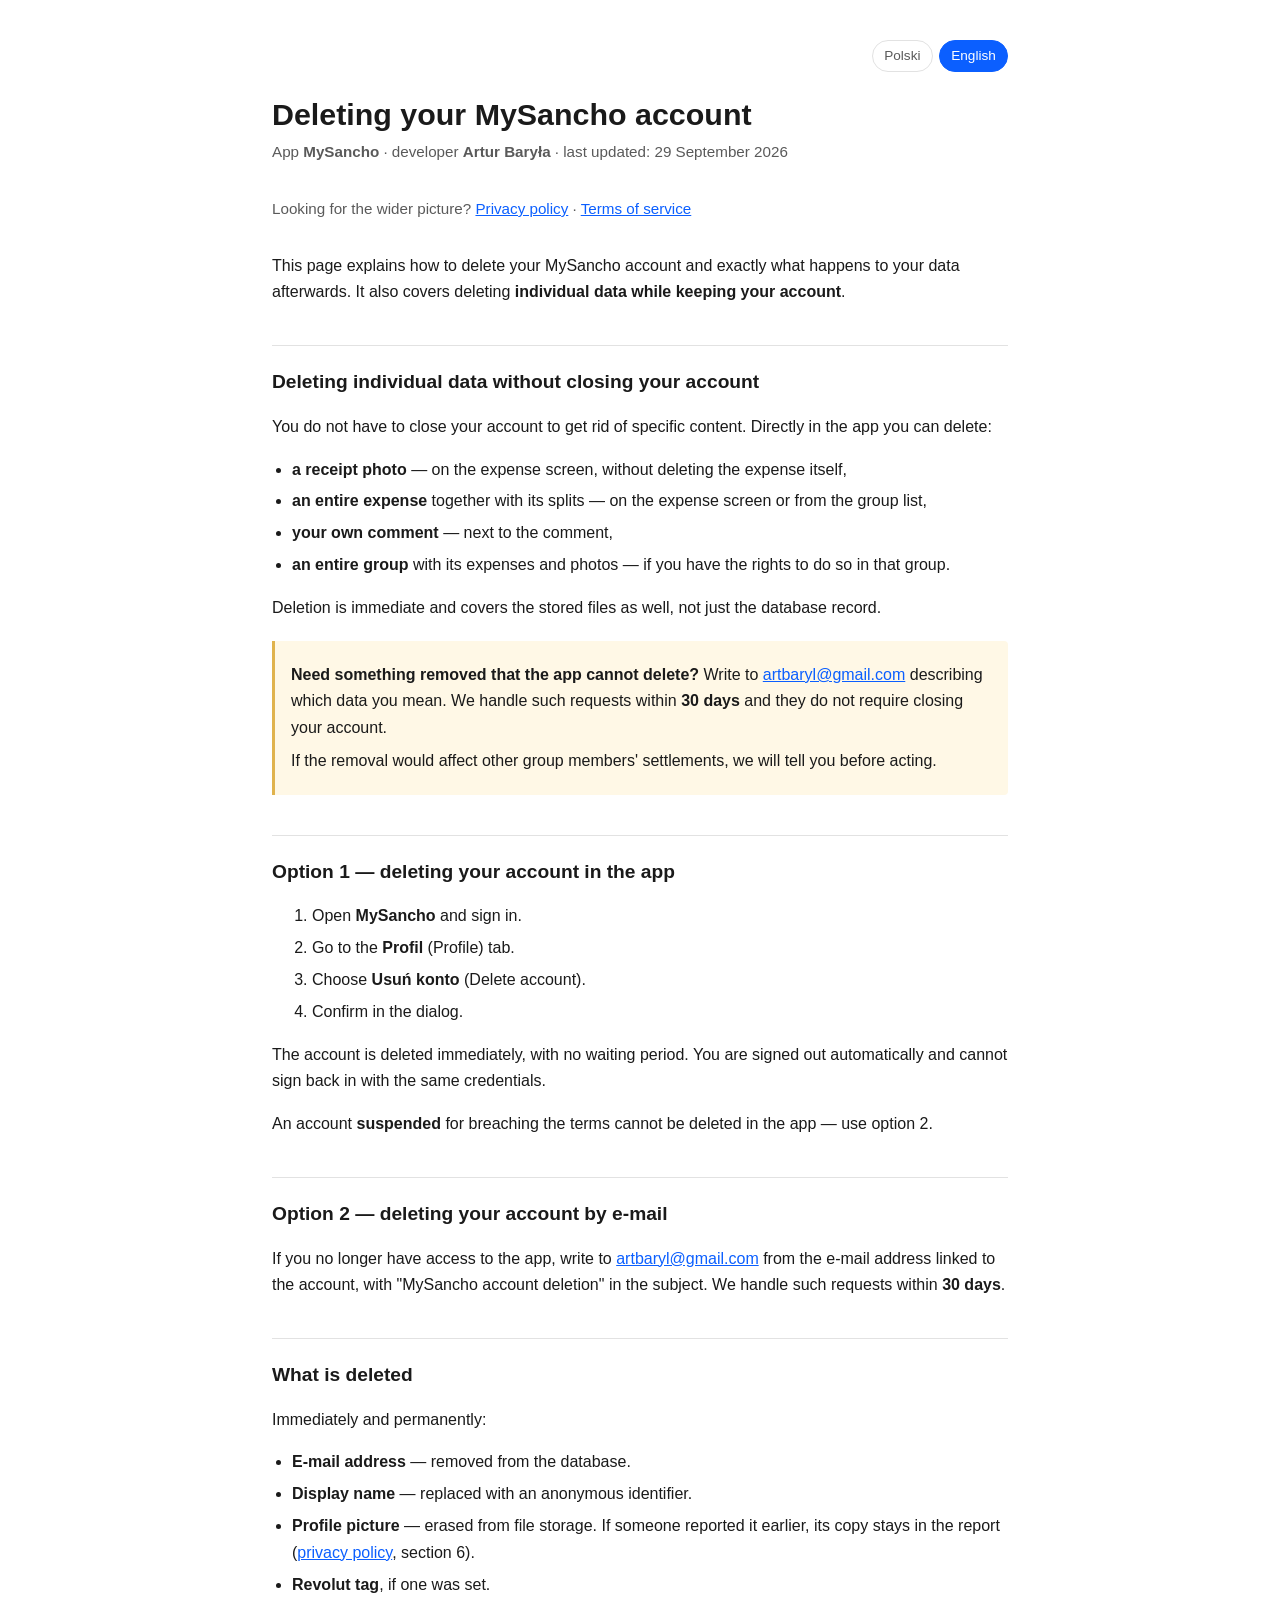
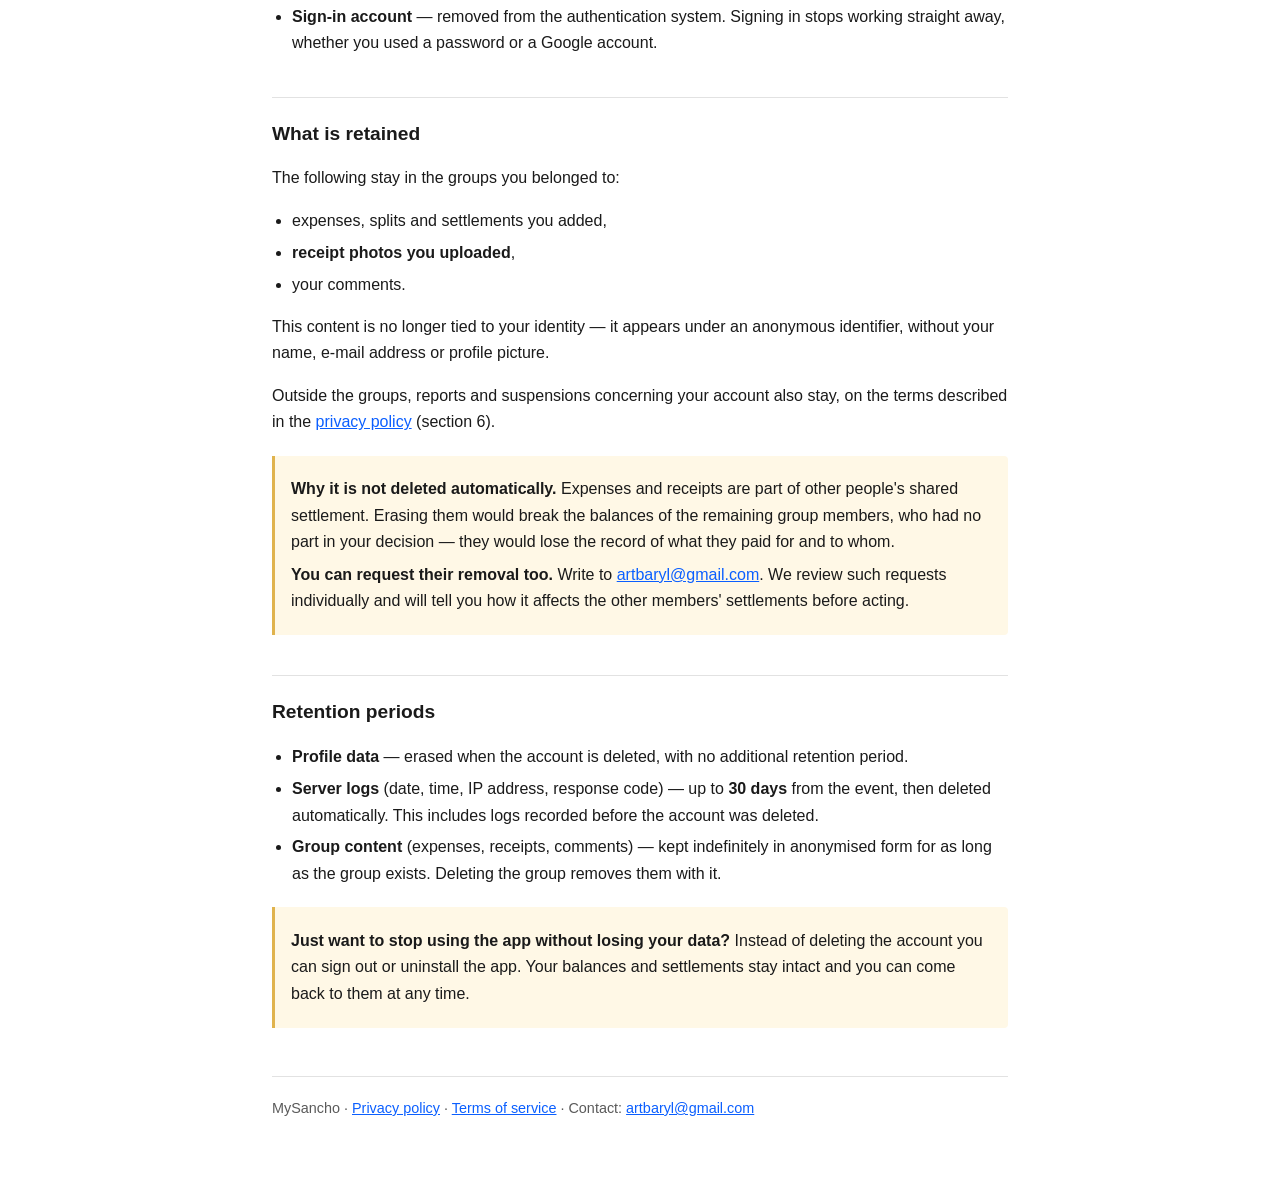
==== deletion-en.html @ 2404054f "docs: reporting, blocking and account suspension in the terms and privacy policy The app now lets pe" ====
<!doctype html>
<html lang="en">
<head>
<meta charset="utf-8">
<meta name="viewport" content="width=device-width, initial-scale=1">
<title>Account deletion — MySancho</title>
<link rel="alternate" hreflang="pl" href="https://arturbaryla.github.io/mysancho-legal/deletion.html">
<link rel="alternate" hreflang="en" href="https://arturbaryla.github.io/mysancho-legal/deletion-en.html">
<link rel="stylesheet" href="style.css">
</head>
<body>
<main>

<nav class="langbar" aria-label="Language selection">
  <a href="deletion.html" hreflang="pl">Polski</a>
  <a href="deletion-en.html" aria-current="page">English</a>
</nav>

<h1>Deleting your MySancho account</h1>
<p class="sub">App <strong>MySancho</strong> · developer <strong>Artur Baryła</strong> · last updated: 29 September 2026</p>
<p class="docnav">Looking for the wider picture? <a href="privacy-en.html">Privacy policy</a> · <a href="terms-en.html">Terms of service</a></p>

<p>This page explains how to delete your MySancho account and exactly what happens to your data
afterwards. It also covers deleting <strong>individual data while keeping your account</strong>.</p>

<h2>Deleting individual data without closing your account</h2>

<p>You do not have to close your account to get rid of specific content. Directly in the app you
can delete:</p>

<ul>
  <li><strong>a receipt photo</strong> — on the expense screen, without deleting the expense itself,</li>
  <li><strong>an entire expense</strong> together with its splits — on the expense screen or from
  the group list,</li>
  <li><strong>your own comment</strong> — next to the comment,</li>
  <li><strong>an entire group</strong> with its expenses and photos — if you have the rights to do
  so in that group.</li>
</ul>

<p>Deletion is immediate and covers the stored files as well, not just the database record.</p>

<div class="note">
  <p><strong>Need something removed that the app cannot delete?</strong> Write to
  <a href="mailto:artbaryl@gmail.com">artbaryl@gmail.com</a> describing which data you mean. We
  handle such requests within <strong>30 days</strong> and they do not require closing your
  account.</p>
  <p>If the removal would affect other group members' settlements, we will tell you before acting.</p>
</div>

<h2>Option 1 — deleting your account in the app</h2>

<ol>
  <li>Open <strong>MySancho</strong> and sign in.</li>
  <li>Go to the <strong>Profil</strong> (Profile) tab.</li>
  <li>Choose <strong>Usuń konto</strong> (Delete account).</li>
  <li>Confirm in the dialog.</li>
</ol>

<p>The account is deleted immediately, with no waiting period. You are signed out automatically and
cannot sign back in with the same credentials.</p>

<p>An account <strong>suspended</strong> for breaching the terms cannot be deleted in the app —
use option 2.</p>

<h2>Option 2 — deleting your account by e-mail</h2>

<p>If you no longer have access to the app, write to
<a href="mailto:artbaryl@gmail.com">artbaryl@gmail.com</a> from the e-mail address linked to the
account, with "MySancho account deletion" in the subject. We handle such requests within
<strong>30 days</strong>.</p>

<h2>What is deleted</h2>

<p>Immediately and permanently:</p>
<ul>
  <li><strong>E-mail address</strong> — removed from the database.</li>
  <li><strong>Display name</strong> — replaced with an anonymous identifier.</li>
  <li><strong>Profile picture</strong> — erased from file storage. If someone reported it earlier,
  its copy stays in the report (<a href="privacy-en.html">privacy policy</a>, section 6).</li>
  <li><strong>Revolut tag</strong>, if one was set.</li>
  <li><strong>Sign-in account</strong> — removed from the authentication system. Signing in stops
  working straight away, whether you used a password or a Google account.</li>
</ul>

<h2>What is retained</h2>

<p>The following stay in the groups you belonged to:</p>
<ul>
  <li>expenses, splits and settlements you added,</li>
  <li><strong>receipt photos you uploaded</strong>,</li>
  <li>your comments.</li>
</ul>

<p>This content is no longer tied to your identity — it appears under an anonymous identifier,
without your name, e-mail address or profile picture.</p>

<p>Outside the groups, reports and suspensions concerning your account also stay, on the terms
described in the <a href="privacy-en.html">privacy policy</a> (section 6).</p>

<div class="note">
  <p><strong>Why it is not deleted automatically.</strong> Expenses and receipts are part of other
  people's shared settlement. Erasing them would break the balances of the remaining group members,
  who had no part in your decision — they would lose the record of what they paid for and to whom.</p>
  <p><strong>You can request their removal too.</strong> Write to
  <a href="mailto:artbaryl@gmail.com">artbaryl@gmail.com</a>. We review such requests individually
  and will tell you how it affects the other members' settlements before acting.</p>
</div>

<h2>Retention periods</h2>

<ul>
  <li><strong>Profile data</strong> — erased when the account is deleted, with no additional
  retention period.</li>
  <li><strong>Server logs</strong> (date, time, IP address, response code) — up to
  <strong>30 days</strong> from the event, then deleted automatically. This includes logs recorded
  before the account was deleted.</li>
  <li><strong>Group content</strong> (expenses, receipts, comments) — kept indefinitely in
  anonymised form for as long as the group exists. Deleting the group removes them with it.</li>
</ul>

<div class="note">
  <p><strong>Just want to stop using the app without losing your data?</strong> Instead of deleting
  the account you can sign out or uninstall the app. Your balances and settlements stay intact and
  you can come back to them at any time.</p>
</div>

<footer>
  MySancho · <a href="privacy-en.html">Privacy policy</a> · <a href="terms-en.html">Terms of service</a> ·
  Contact: <a href="mailto:artbaryl@gmail.com">artbaryl@gmail.com</a>
</footer>

</main>
</body>
</html>
---- style.css ----
/* Wspólne style dokumentów prawnych MySancho.
   Wyciągnięte z index.html, gdy dokumentów zrobiło się cztery (PL/EN × polityka/regulamin) —
   utrzymywanie czterech kopii tych samych reguł kończy się rozjazdem wyglądu. */

:root {
  --bg: #ffffff; --fg: #1a1a1a; --muted: #5a5a5a;
  --line: #e2e2e2; --accent: #0b5fff; --warn-bg: #fff8e6; --warn-line: #e0b34d;
}
@media (prefers-color-scheme: dark) {
  :root {
    --bg: #14161a; --fg: #e8e8e8; --muted: #a0a4ab;
    --line: #2c3037; --accent: #6fa0ff; --warn-bg: #2b2413; --warn-line: #7a6220;
  }
}
* { box-sizing: border-box; }
body {
  margin: 0; padding: 2.5rem 1.25rem 5rem;
  background: var(--bg); color: var(--fg);
  font: 16px/1.65 -apple-system, BlinkMacSystemFont, "Segoe UI", Roboto, Helvetica, Arial, sans-serif;
}
main { max-width: 46rem; margin: 0 auto; }
h1 { font-size: 1.9rem; line-height: 1.2; margin: 0 0 .35rem; }
h2 { font-size: 1.2rem; margin: 2.5rem 0 .75rem; padding-top: 1.25rem; border-top: 1px solid var(--line); }
h3 { font-size: 1rem; margin: 1.5rem 0 .5rem; }
.sub { color: var(--muted); margin: 0 0 2rem; font-size: .95rem; }
ul { padding-left: 1.25rem; }
li { margin: .35rem 0; }
a { color: var(--accent); }
code { background: rgba(128,128,128,.15); padding: .1em .35em; border-radius: 3px; font-size: .9em; }
.table-wrap { overflow-x: auto; margin: 1rem 0; }
table { border-collapse: collapse; width: 100%; min-width: 34rem; font-size: .94rem; }
th, td { text-align: left; padding: .6rem .7rem; border-bottom: 1px solid var(--line); vertical-align: top; }
th { font-weight: 600; }
.note {
  background: var(--warn-bg); border-left: 3px solid var(--warn-line);
  padding: .9rem 1rem; margin: 1.25rem 0; border-radius: 0 4px 4px 0;
}
.note p { margin: .4rem 0; }
footer { margin-top: 3rem; padding-top: 1.25rem; border-top: 1px solid var(--line); color: var(--muted); font-size: .9rem; }

/* Przełącznik języka — para pigułek w prawym górnym rogu. Aktywny język jest
   oznaczony aria-current, żeby czytnik ekranu też wiedział, gdzie jesteśmy. */
.langbar {
  display: flex; gap: .4rem; justify-content: flex-end;
  margin: 0 0 1.5rem; font-size: .85rem;
}
.langbar a {
  padding: .25rem .7rem; border: 1px solid var(--line);
  border-radius: 999px; text-decoration: none; color: var(--muted);
}
.langbar a[aria-current="page"] {
  background: var(--accent); border-color: var(--accent); color: #fff;
}

/* Odnośnik do drugiego dokumentu w tym samym języku. */
.docnav { margin: 0 0 2rem; font-size: .95rem; color: var(--muted); }
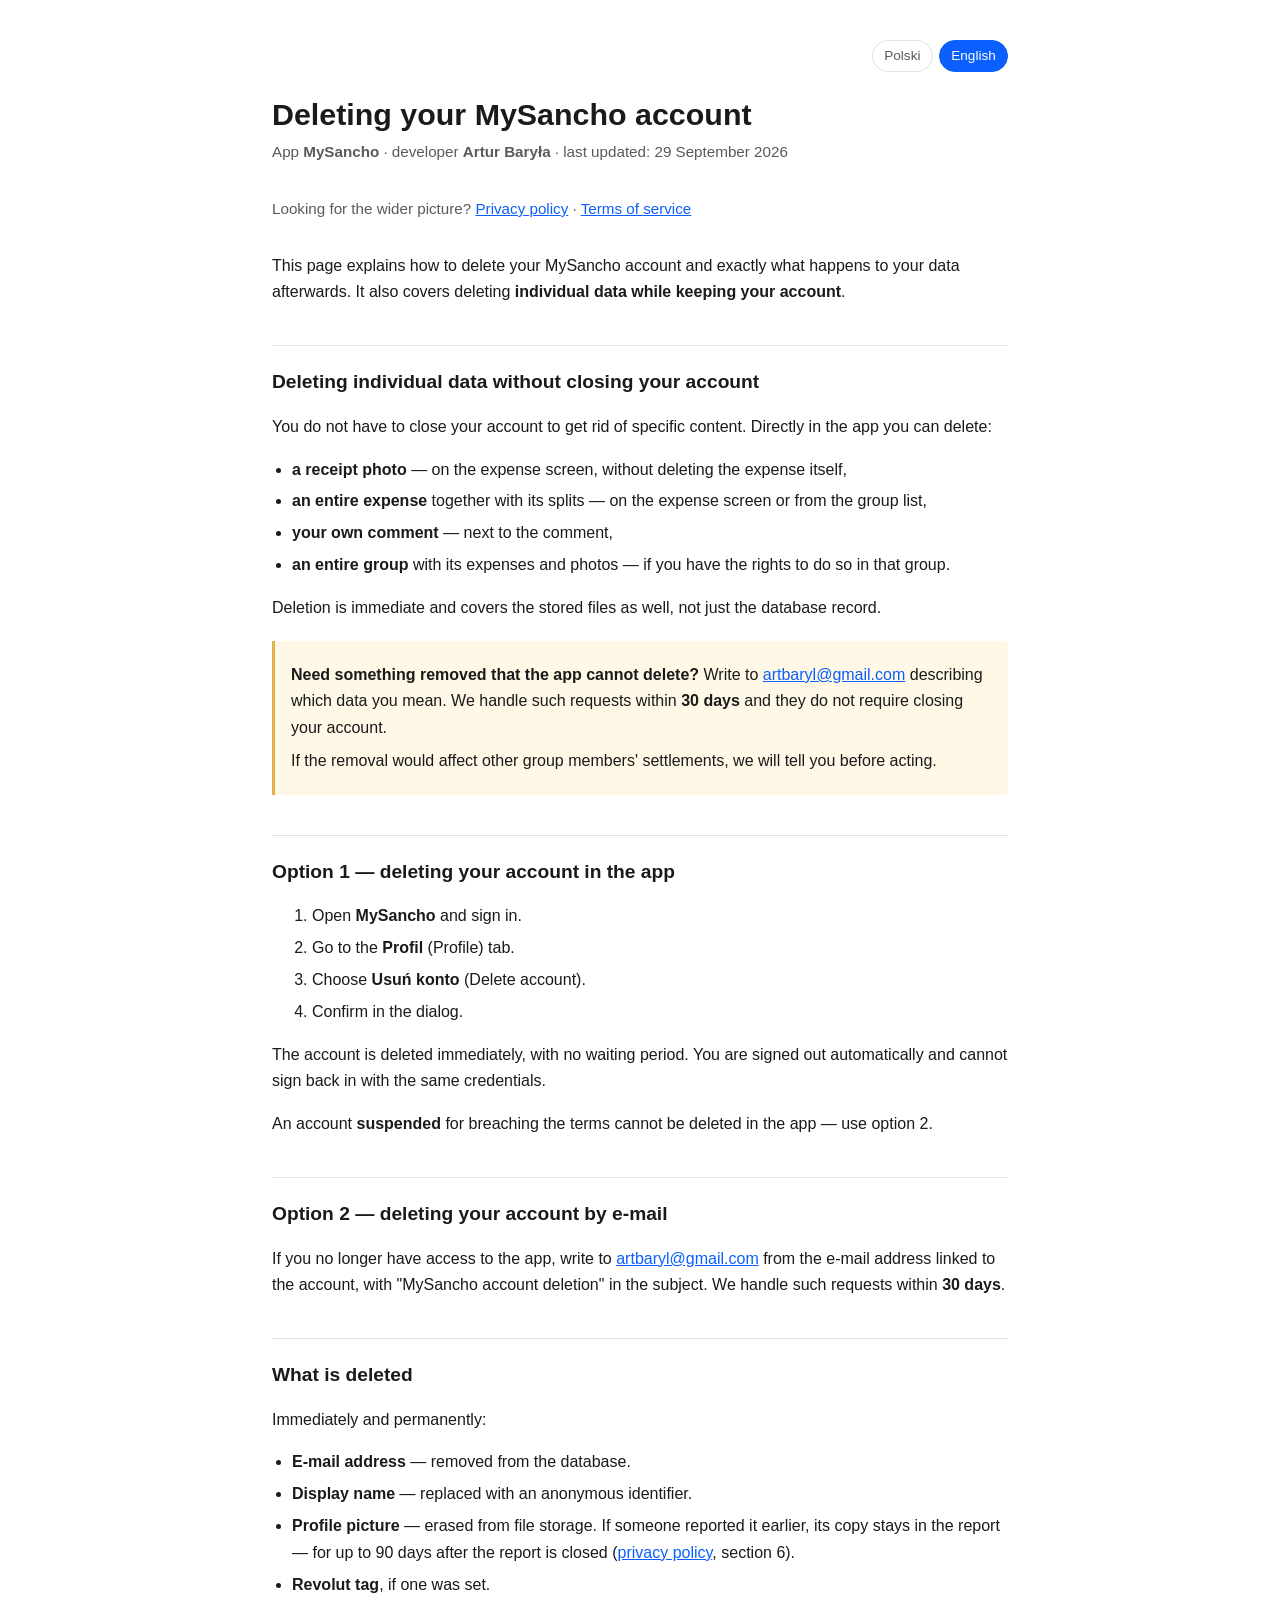
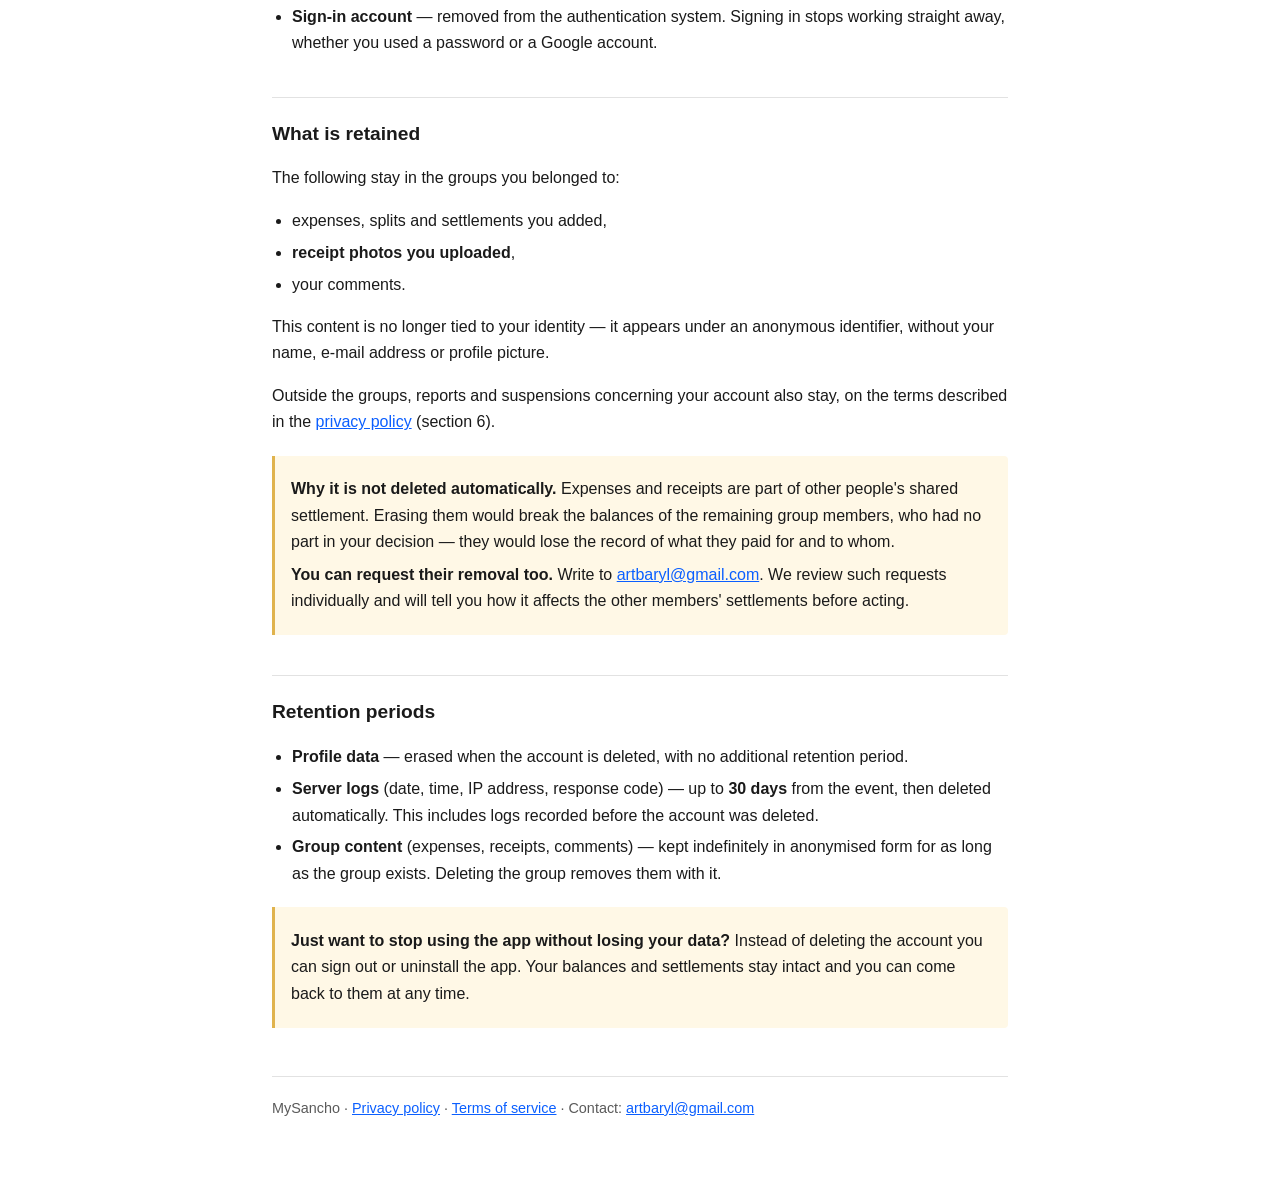
==== commit 97f1df48: "docs: reports are deleted 90 days after they close; avatars copied only when relevant The privacy po" ====
--- a/deletion-en.html
+++ b/deletion-en.html
@@ -76,7 +76,8 @@
   <li><strong>E-mail address</strong> — removed from the database.</li>
   <li><strong>Display name</strong> — replaced with an anonymous identifier.</li>
   <li><strong>Profile picture</strong> — erased from file storage. If someone reported it earlier,
-  its copy stays in the report (<a href="privacy-en.html">privacy policy</a>, section 6).</li>
+  its copy stays in the report — for up to 90 days after the report is closed
+  (<a href="privacy-en.html">privacy policy</a>, section 6).</li>
   <li><strong>Revolut tag</strong>, if one was set.</li>
   <li><strong>Sign-in account</strong> — removed from the authentication system. Signing in stops
   working straight away, whether you used a password or a Google account.</li>
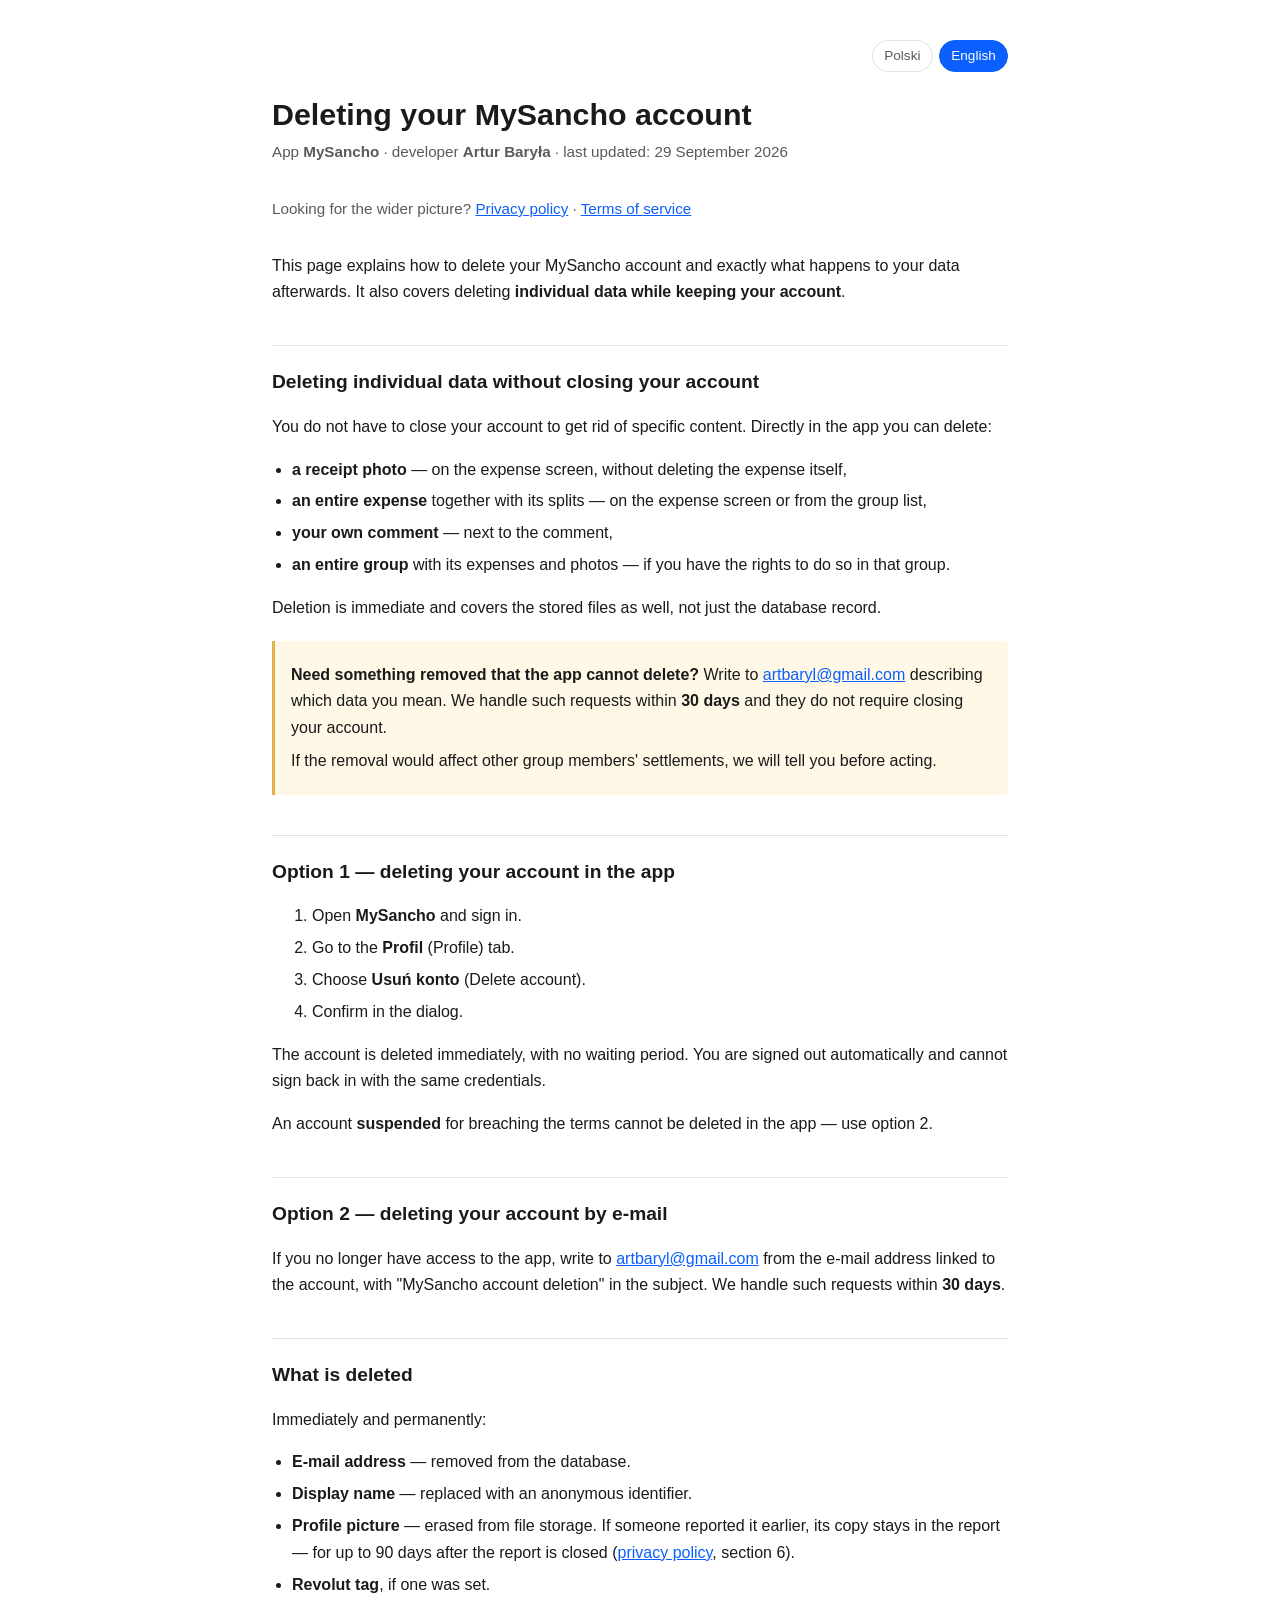
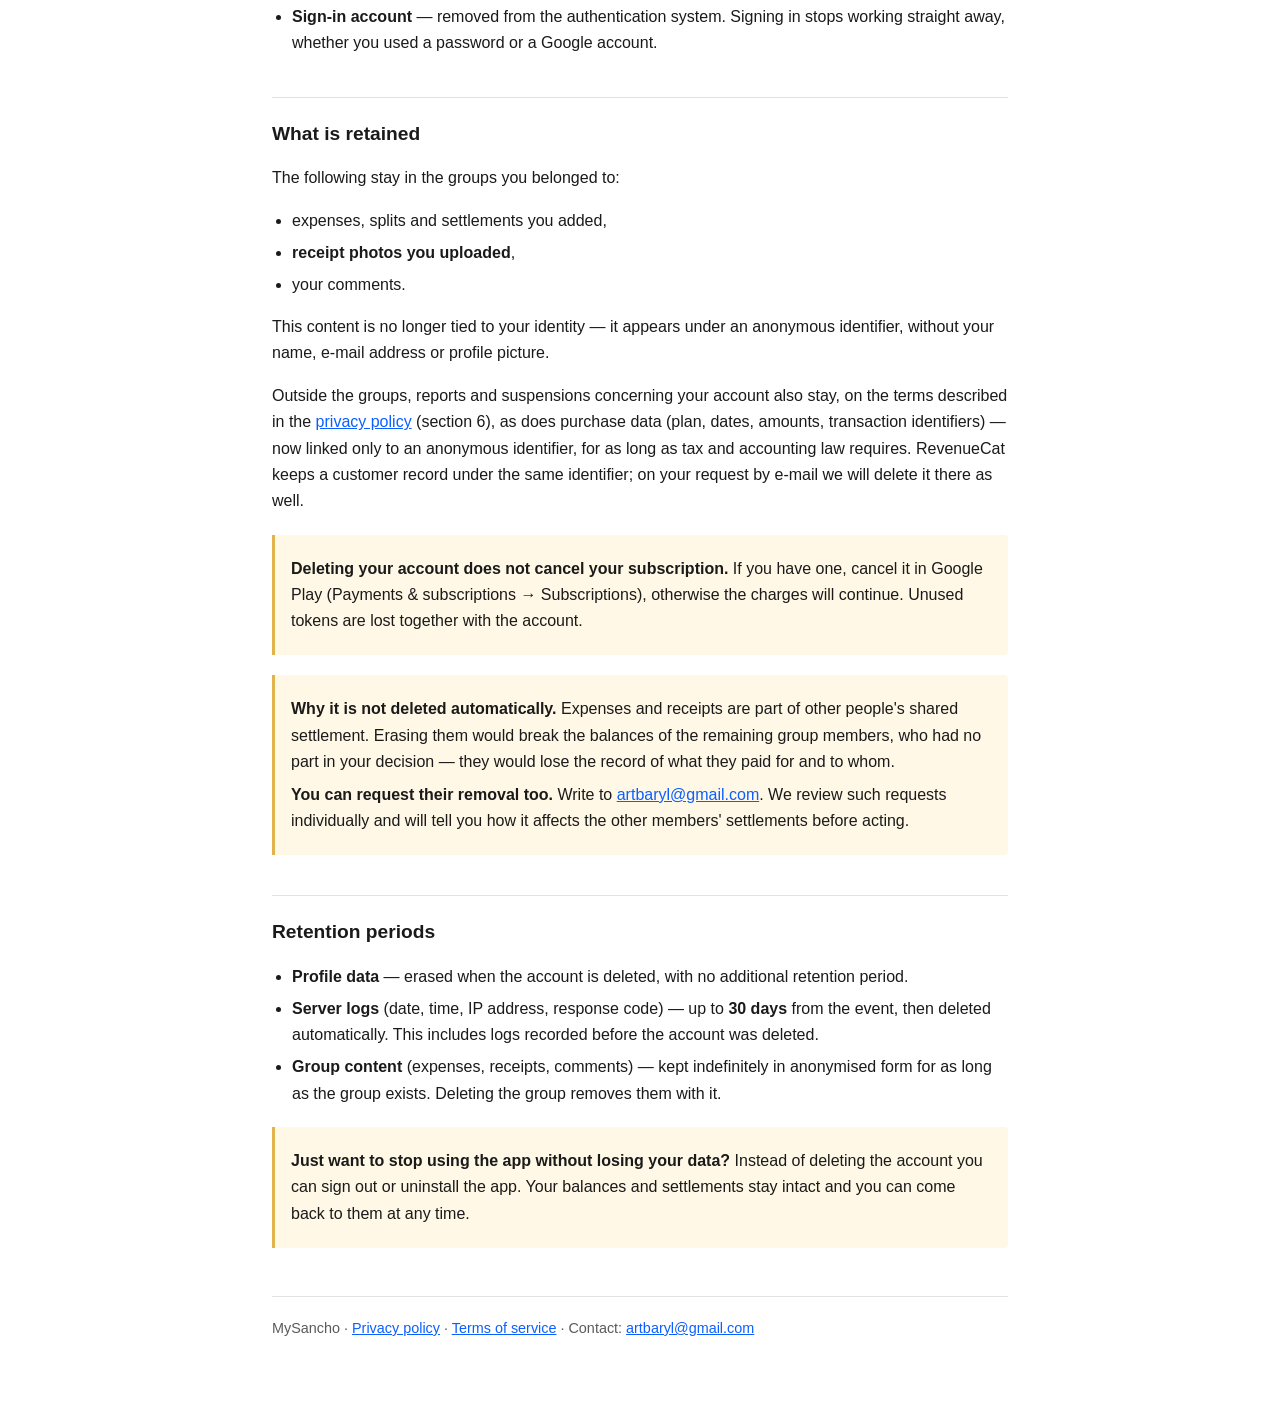
==== commit de2e8ecd: "docs: subscriptions and token top-ups in the terms, privacy policy and deletion pages Terms: paid pl" ====
--- a/deletion-en.html
+++ b/deletion-en.html
@@ -96,7 +96,16 @@
 without your name, e-mail address or profile picture.</p>
 
 <p>Outside the groups, reports and suspensions concerning your account also stay, on the terms
-described in the <a href="privacy-en.html">privacy policy</a> (section 6).</p>
+described in the <a href="privacy-en.html">privacy policy</a> (section 6), as does purchase data
+(plan, dates, amounts, transaction identifiers) — now linked only to an anonymous identifier, for
+as long as tax and accounting law requires. RevenueCat keeps a customer record under the same
+identifier; on your request by e-mail we will delete it there as well.</p>
+
+<div class="note">
+  <p><strong>Deleting your account does not cancel your subscription.</strong> If you have one,
+  cancel it in Google Play (Payments &amp; subscriptions → Subscriptions), otherwise the charges will
+  continue. Unused tokens are lost together with the account.</p>
+</div>
 
 <div class="note">
   <p><strong>Why it is not deleted automatically.</strong> Expenses and receipts are part of other
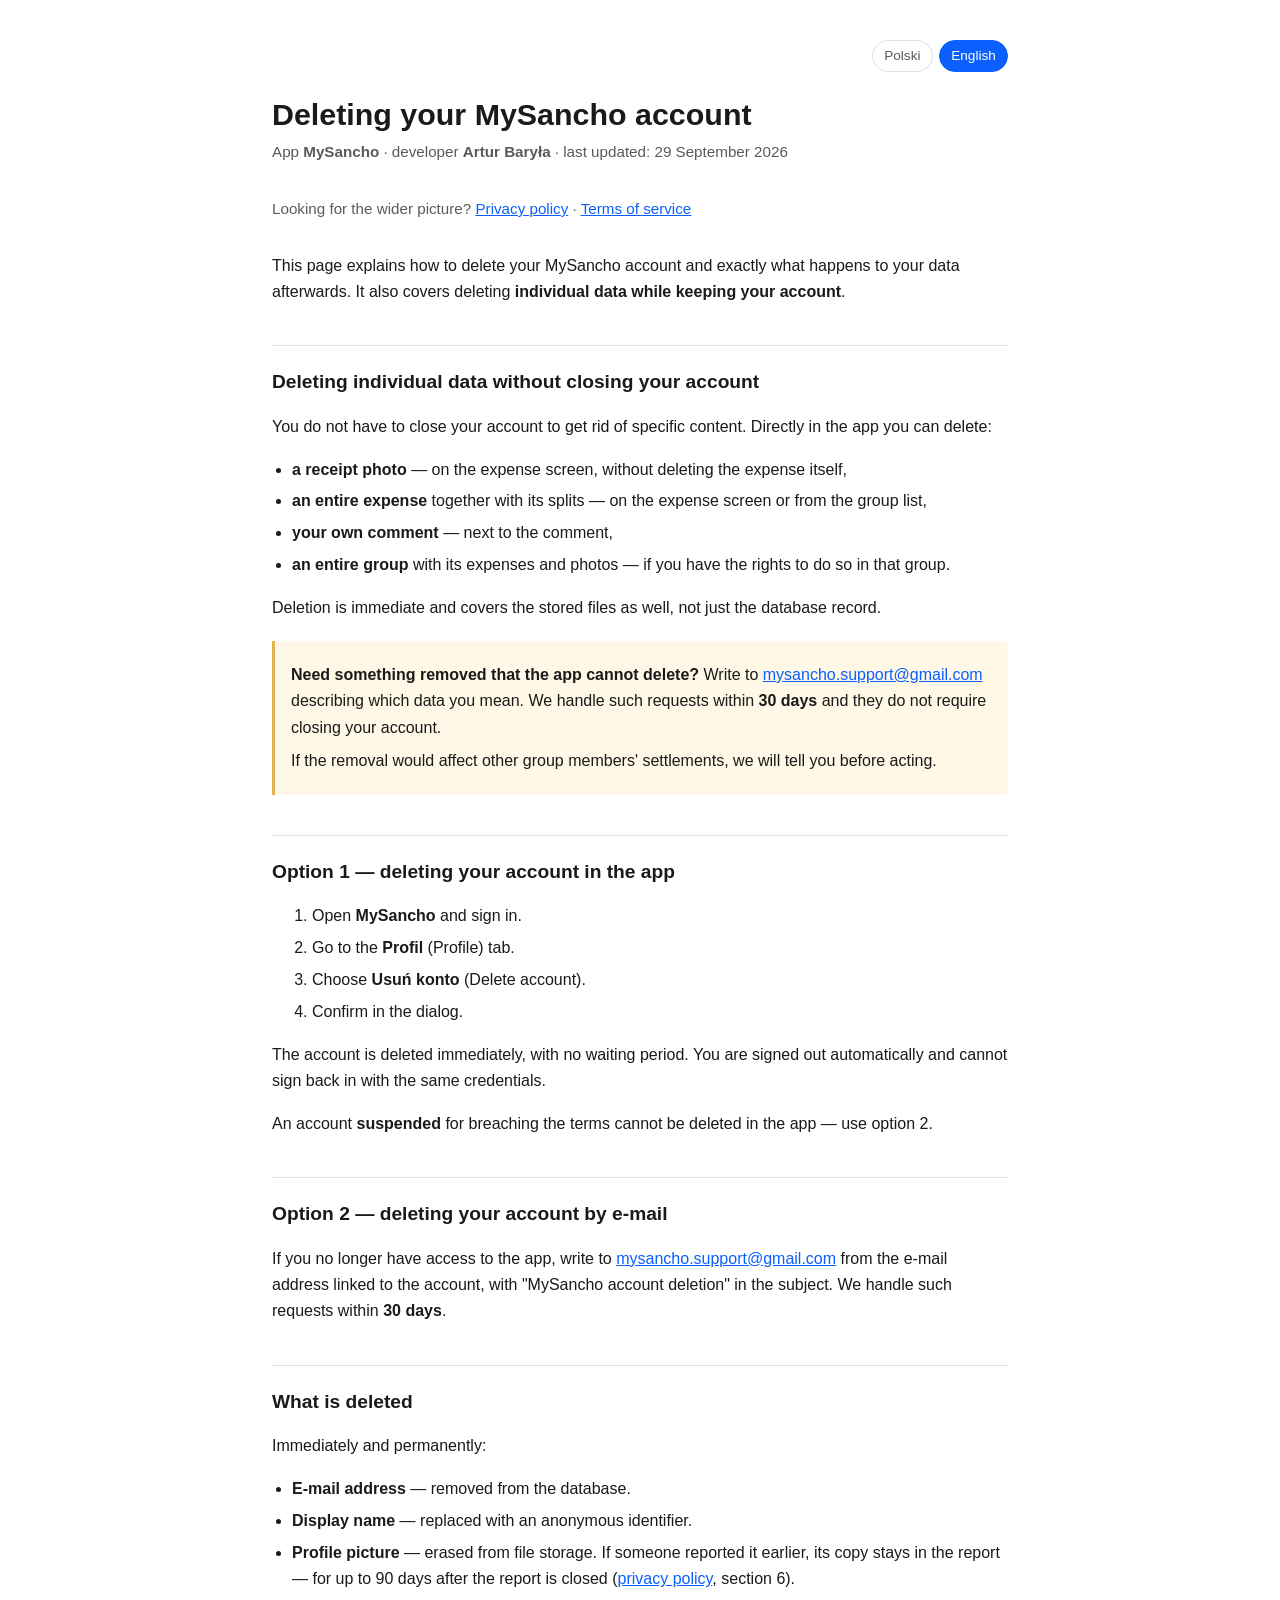
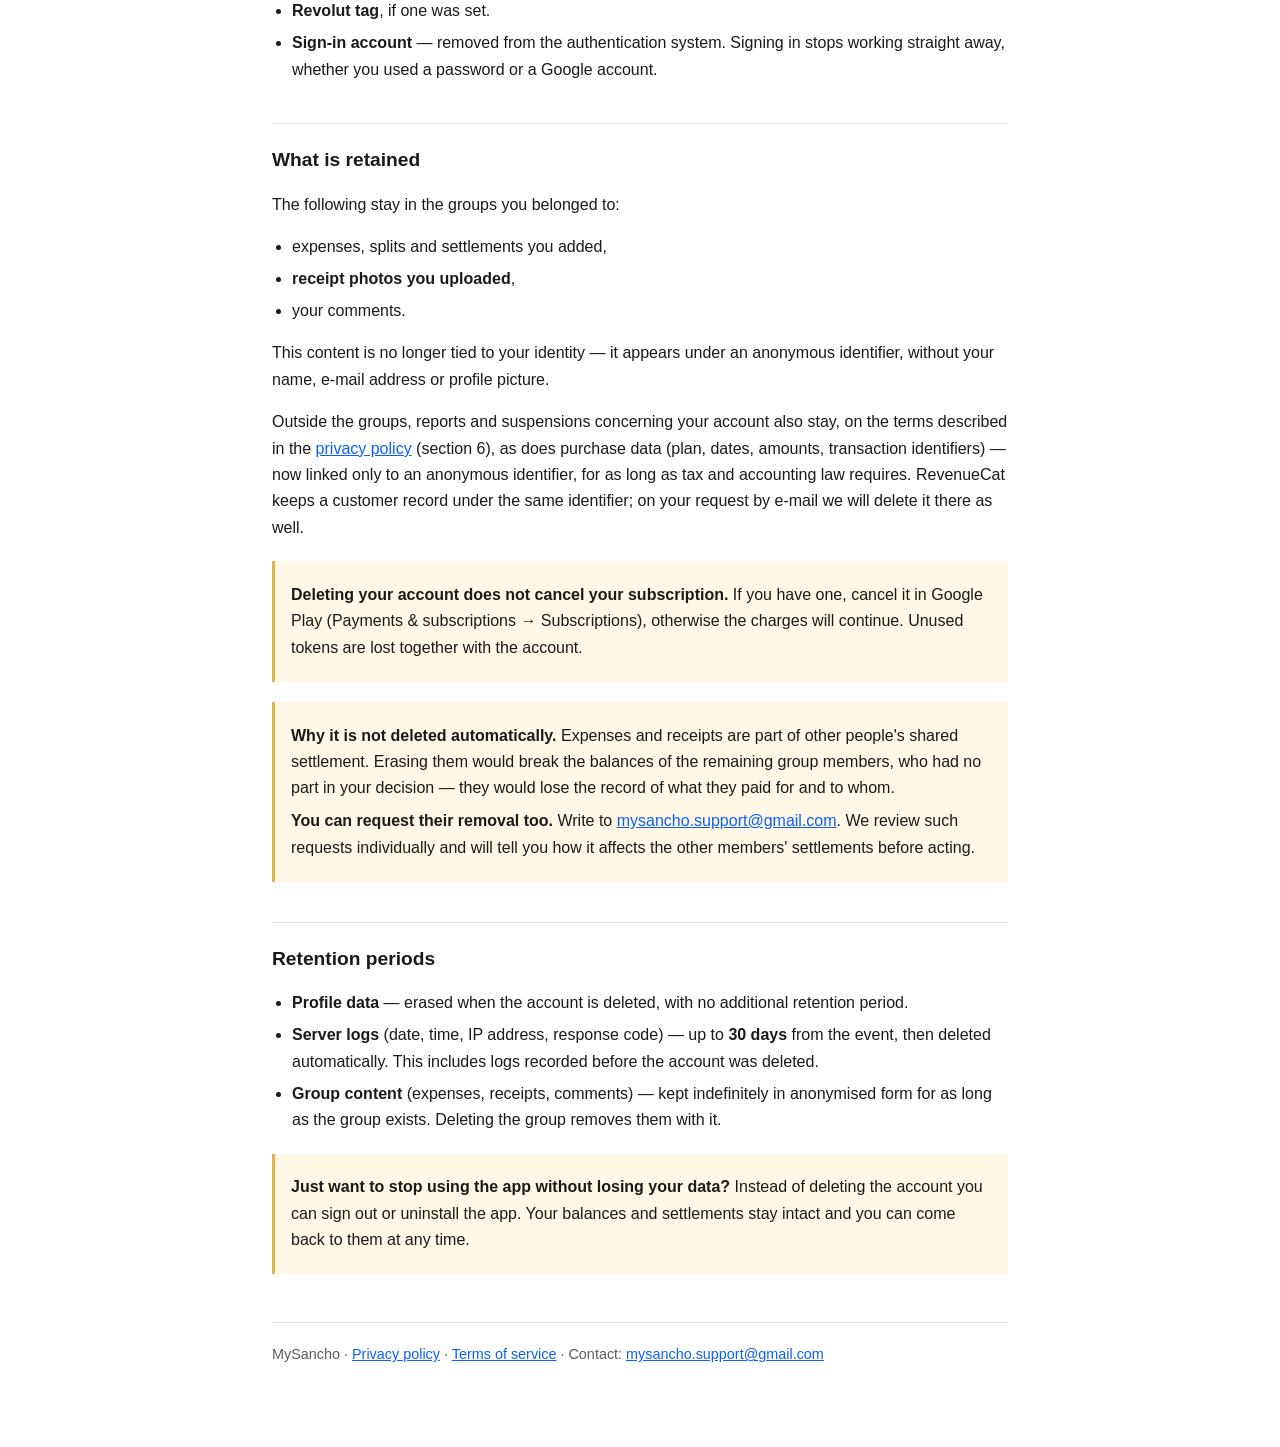
==== commit 2223f439: "docs: contact address is now mysancho.support@gmail.com in every document Co-Authored-By: Claude Son" ====
--- a/deletion-en.html
+++ b/deletion-en.html
@@ -41,7 +41,7 @@
 
 <div class="note">
   <p><strong>Need something removed that the app cannot delete?</strong> Write to
-  <a href="mailto:artbaryl@gmail.com">artbaryl@gmail.com</a> describing which data you mean. We
+  <a href="mailto:mysancho.support@gmail.com">mysancho.support@gmail.com</a> describing which data you mean. We
   handle such requests within <strong>30 days</strong> and they do not require closing your
   account.</p>
   <p>If the removal would affect other group members' settlements, we will tell you before acting.</p>
@@ -65,7 +65,7 @@
 <h2>Option 2 — deleting your account by e-mail</h2>
 
 <p>If you no longer have access to the app, write to
-<a href="mailto:artbaryl@gmail.com">artbaryl@gmail.com</a> from the e-mail address linked to the
+<a href="mailto:mysancho.support@gmail.com">mysancho.support@gmail.com</a> from the e-mail address linked to the
 account, with "MySancho account deletion" in the subject. We handle such requests within
 <strong>30 days</strong>.</p>
 
@@ -112,7 +112,7 @@
   people's shared settlement. Erasing them would break the balances of the remaining group members,
   who had no part in your decision — they would lose the record of what they paid for and to whom.</p>
   <p><strong>You can request their removal too.</strong> Write to
-  <a href="mailto:artbaryl@gmail.com">artbaryl@gmail.com</a>. We review such requests individually
+  <a href="mailto:mysancho.support@gmail.com">mysancho.support@gmail.com</a>. We review such requests individually
   and will tell you how it affects the other members' settlements before acting.</p>
 </div>
 
@@ -136,7 +136,7 @@
 
 <footer>
   MySancho · <a href="privacy-en.html">Privacy policy</a> · <a href="terms-en.html">Terms of service</a> ·
-  Contact: <a href="mailto:artbaryl@gmail.com">artbaryl@gmail.com</a>
+  Contact: <a href="mailto:mysancho.support@gmail.com">mysancho.support@gmail.com</a>
 </footer>
 
 </main>
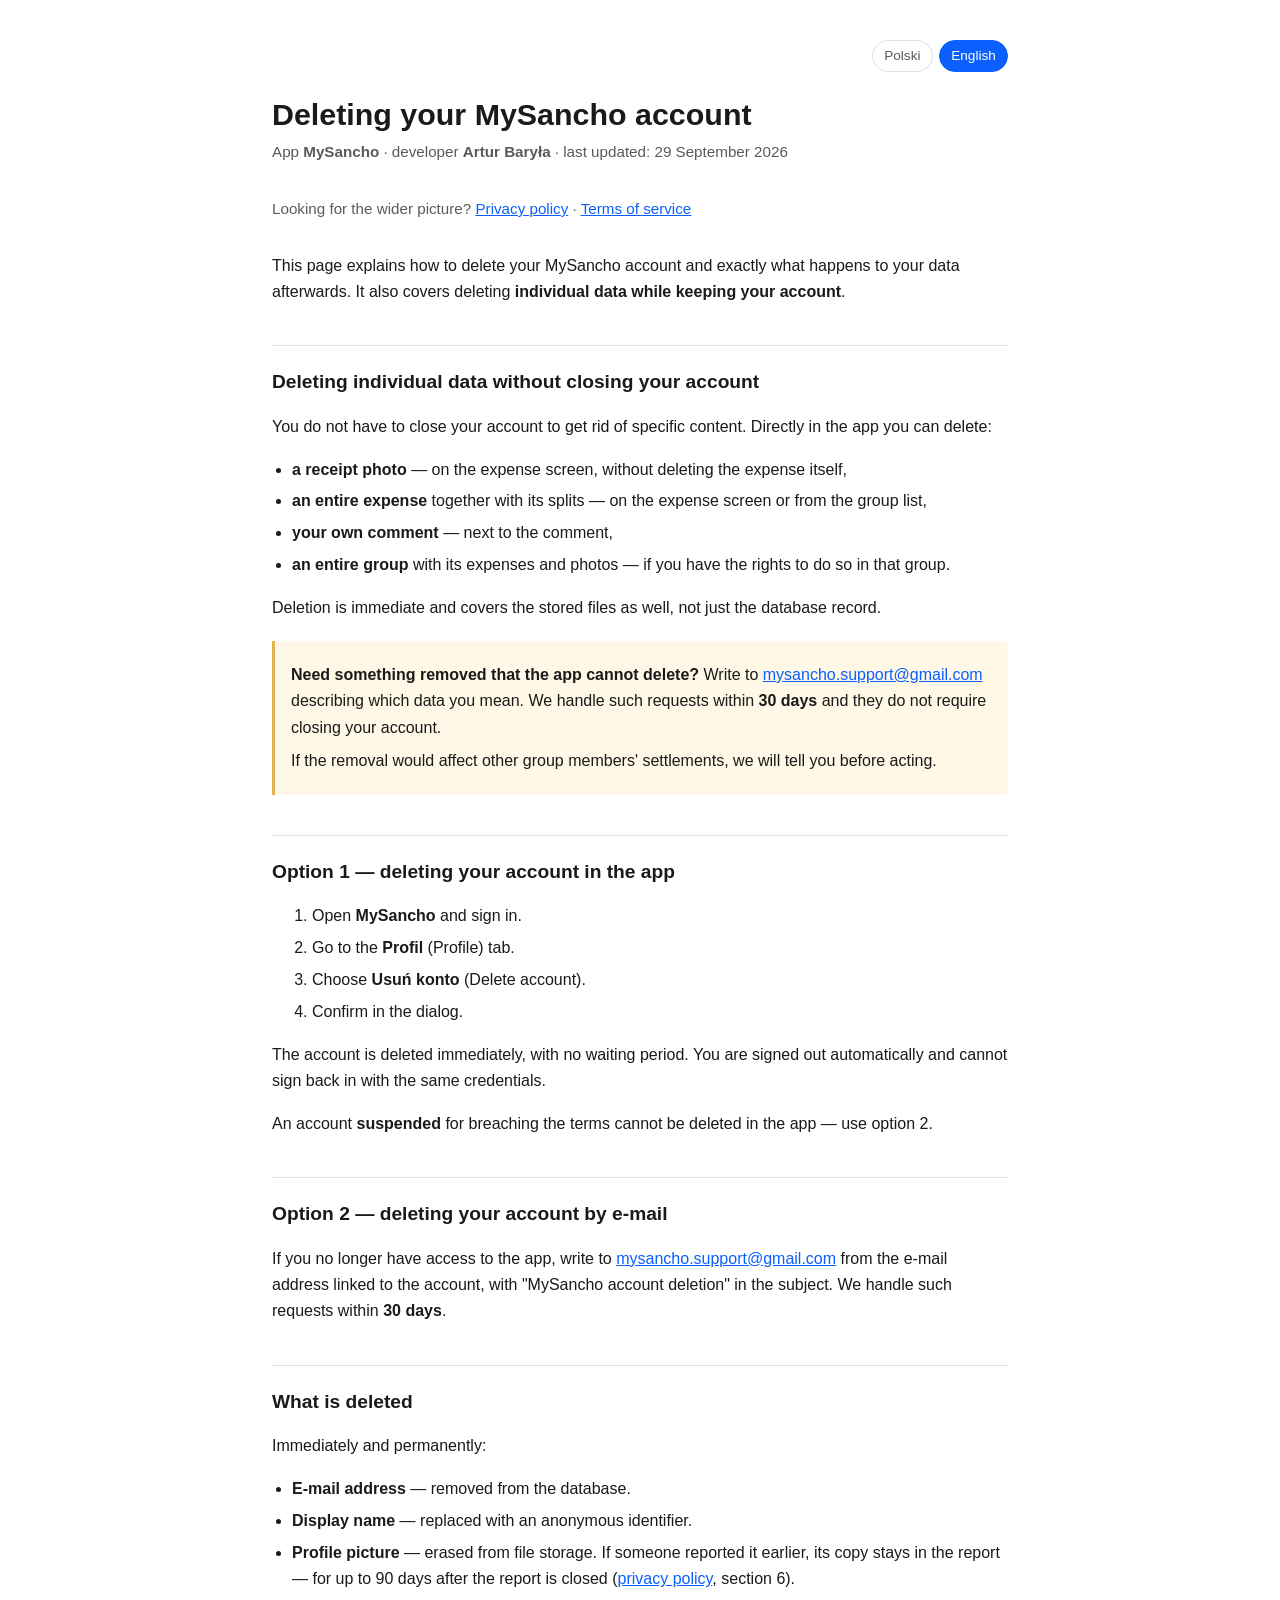
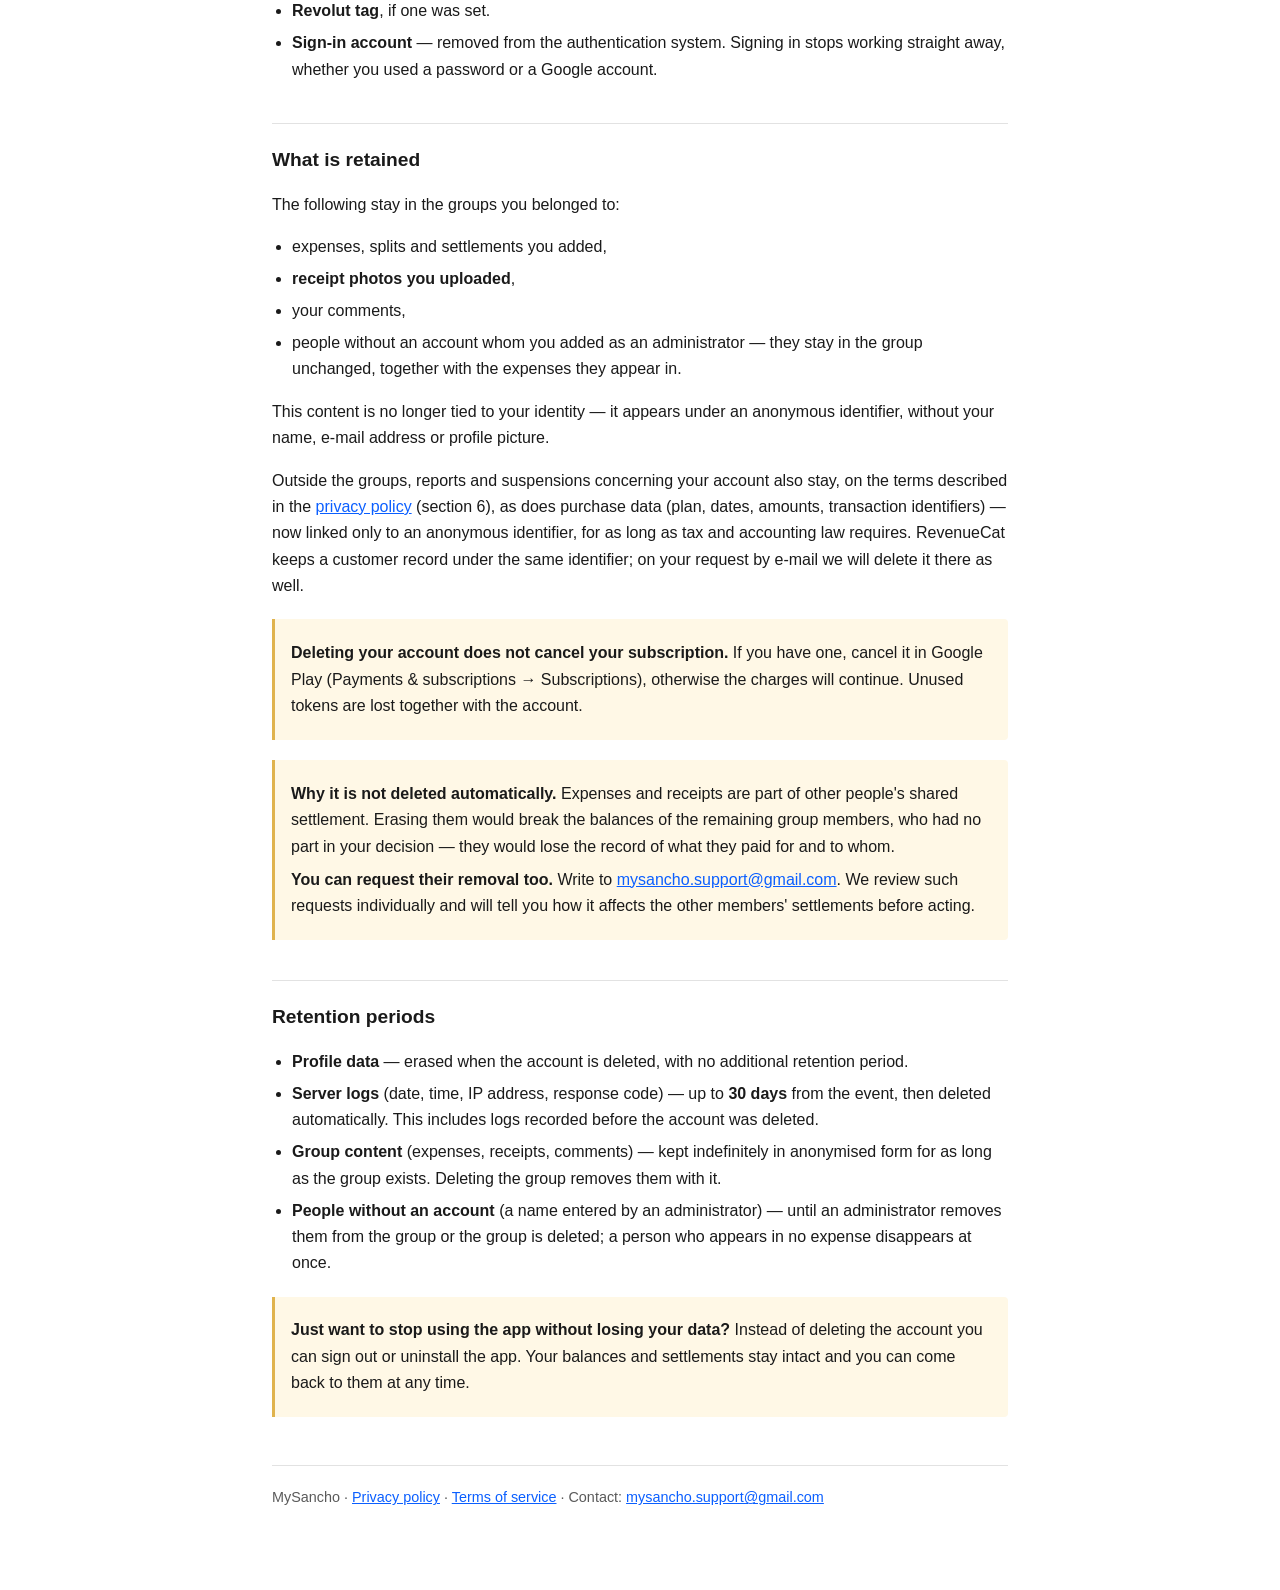
==== commit 20e9b4b0: "docs: people without an account — terms exception, privacy category, retention and rights An adminis" ====
--- a/deletion-en.html
+++ b/deletion-en.html
@@ -89,7 +89,9 @@
 <ul>
   <li>expenses, splits and settlements you added,</li>
   <li><strong>receipt photos you uploaded</strong>,</li>
-  <li>your comments.</li>
+  <li>your comments,</li>
+  <li>people without an account whom you added as an administrator — they stay in the group
+  unchanged, together with the expenses they appear in.</li>
 </ul>
 
 <p>This content is no longer tied to your identity — it appears under an anonymous identifier,
@@ -126,6 +128,9 @@
   before the account was deleted.</li>
   <li><strong>Group content</strong> (expenses, receipts, comments) — kept indefinitely in
   anonymised form for as long as the group exists. Deleting the group removes them with it.</li>
+  <li><strong>People without an account</strong> (a name entered by an administrator) — until an
+  administrator removes them from the group or the group is deleted; a person who appears in no
+  expense disappears at once.</li>
 </ul>
 
 <div class="note">
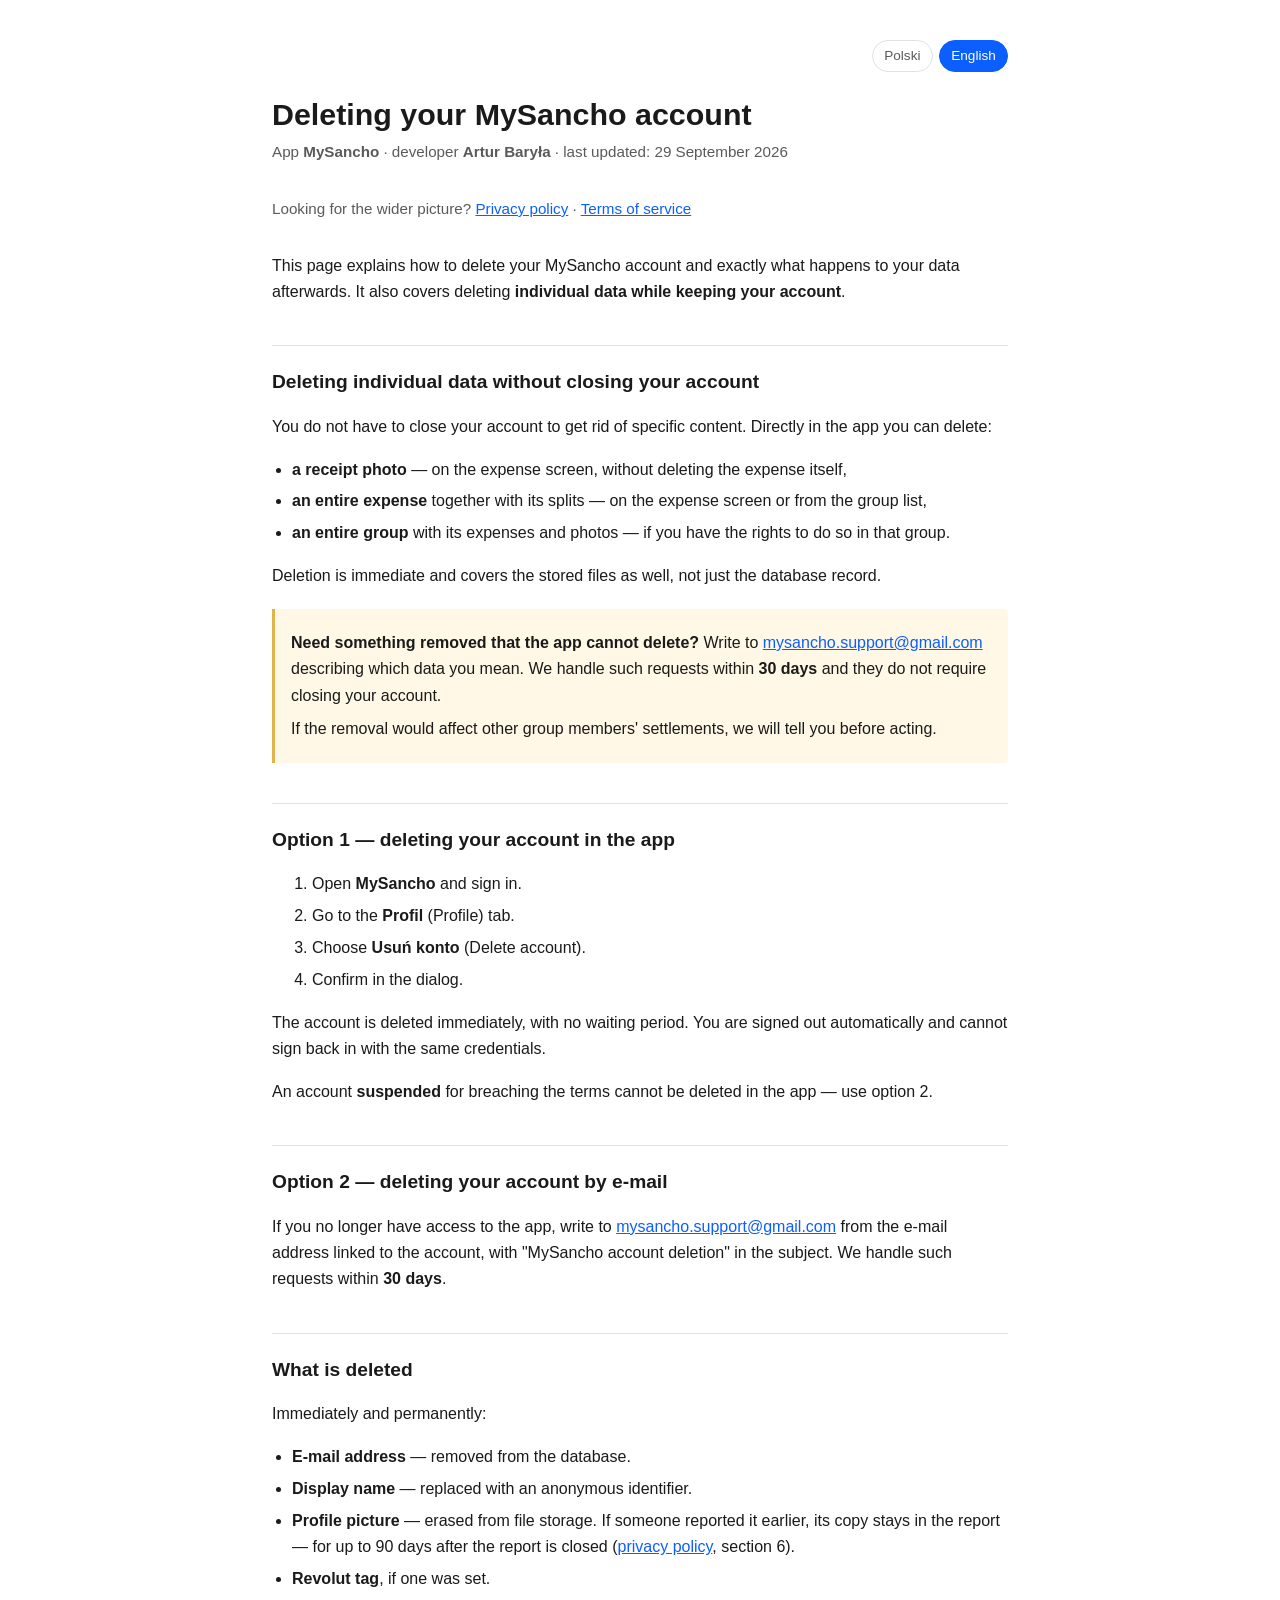
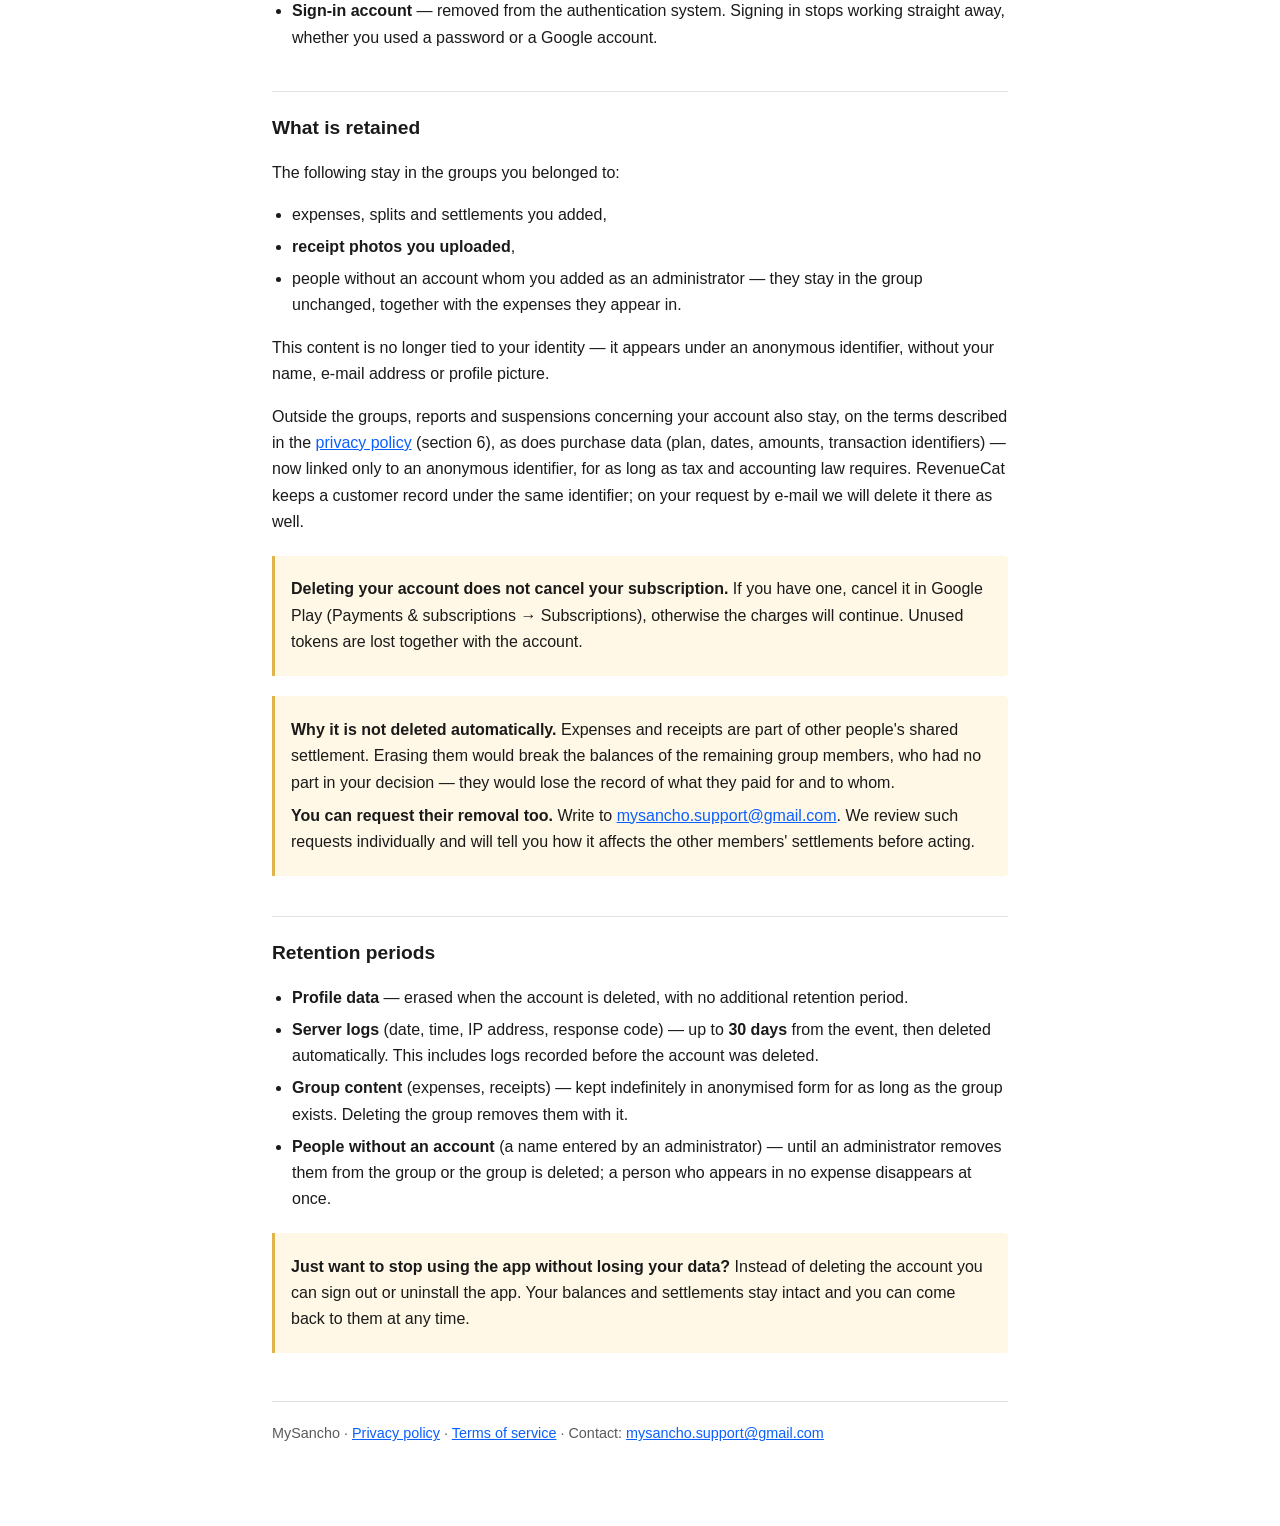
==== commit 04124f1c: "docs: comments are gone from the app — removed from the terms, privacy policy and deletion pages PL " ====
--- a/deletion-en.html
+++ b/deletion-en.html
@@ -32,7 +32,6 @@
   <li><strong>a receipt photo</strong> — on the expense screen, without deleting the expense itself,</li>
   <li><strong>an entire expense</strong> together with its splits — on the expense screen or from
   the group list,</li>
-  <li><strong>your own comment</strong> — next to the comment,</li>
   <li><strong>an entire group</strong> with its expenses and photos — if you have the rights to do
   so in that group.</li>
 </ul>
@@ -89,7 +88,6 @@
 <ul>
   <li>expenses, splits and settlements you added,</li>
   <li><strong>receipt photos you uploaded</strong>,</li>
-  <li>your comments,</li>
   <li>people without an account whom you added as an administrator — they stay in the group
   unchanged, together with the expenses they appear in.</li>
 </ul>
@@ -126,7 +124,7 @@
   <li><strong>Server logs</strong> (date, time, IP address, response code) — up to
   <strong>30 days</strong> from the event, then deleted automatically. This includes logs recorded
   before the account was deleted.</li>
-  <li><strong>Group content</strong> (expenses, receipts, comments) — kept indefinitely in
+  <li><strong>Group content</strong> (expenses, receipts) — kept indefinitely in
   anonymised form for as long as the group exists. Deleting the group removes them with it.</li>
   <li><strong>People without an account</strong> (a name entered by an administrator) — until an
   administrator removes them from the group or the group is deleted; a person who appears in no
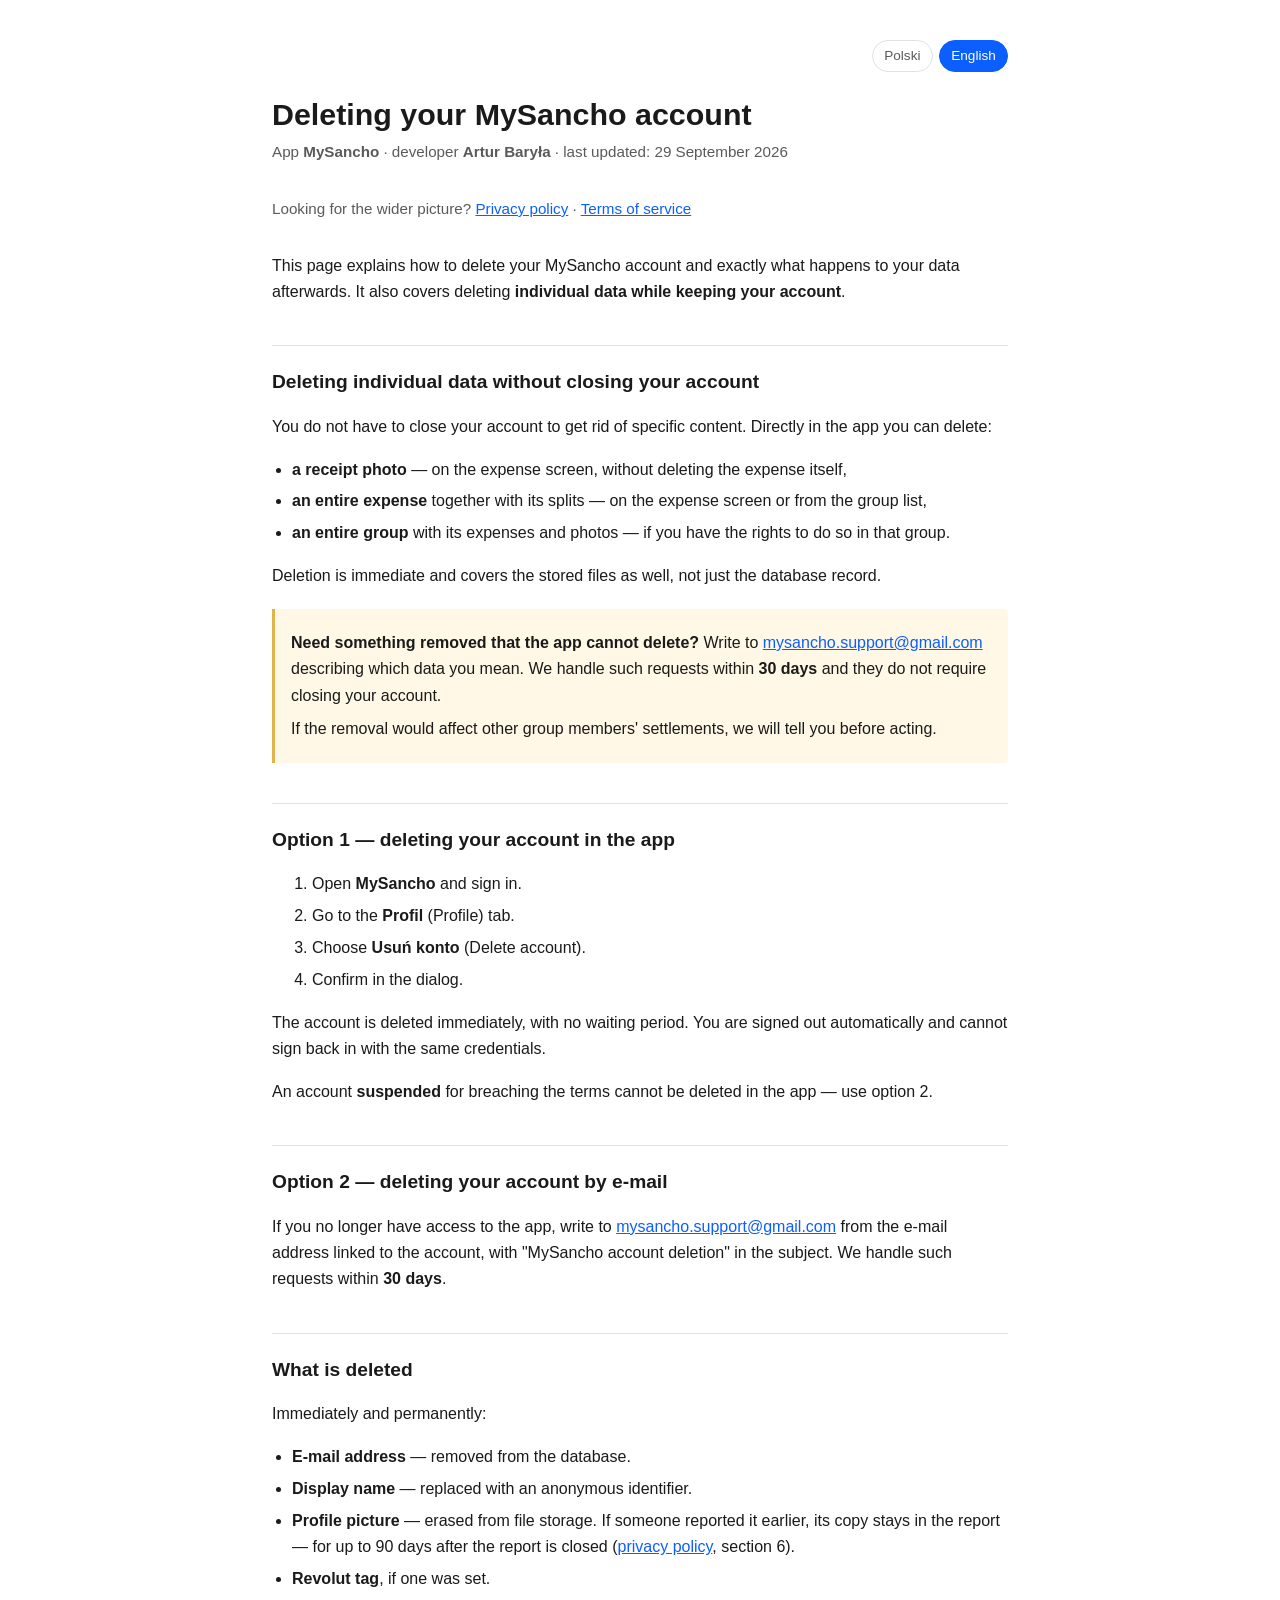
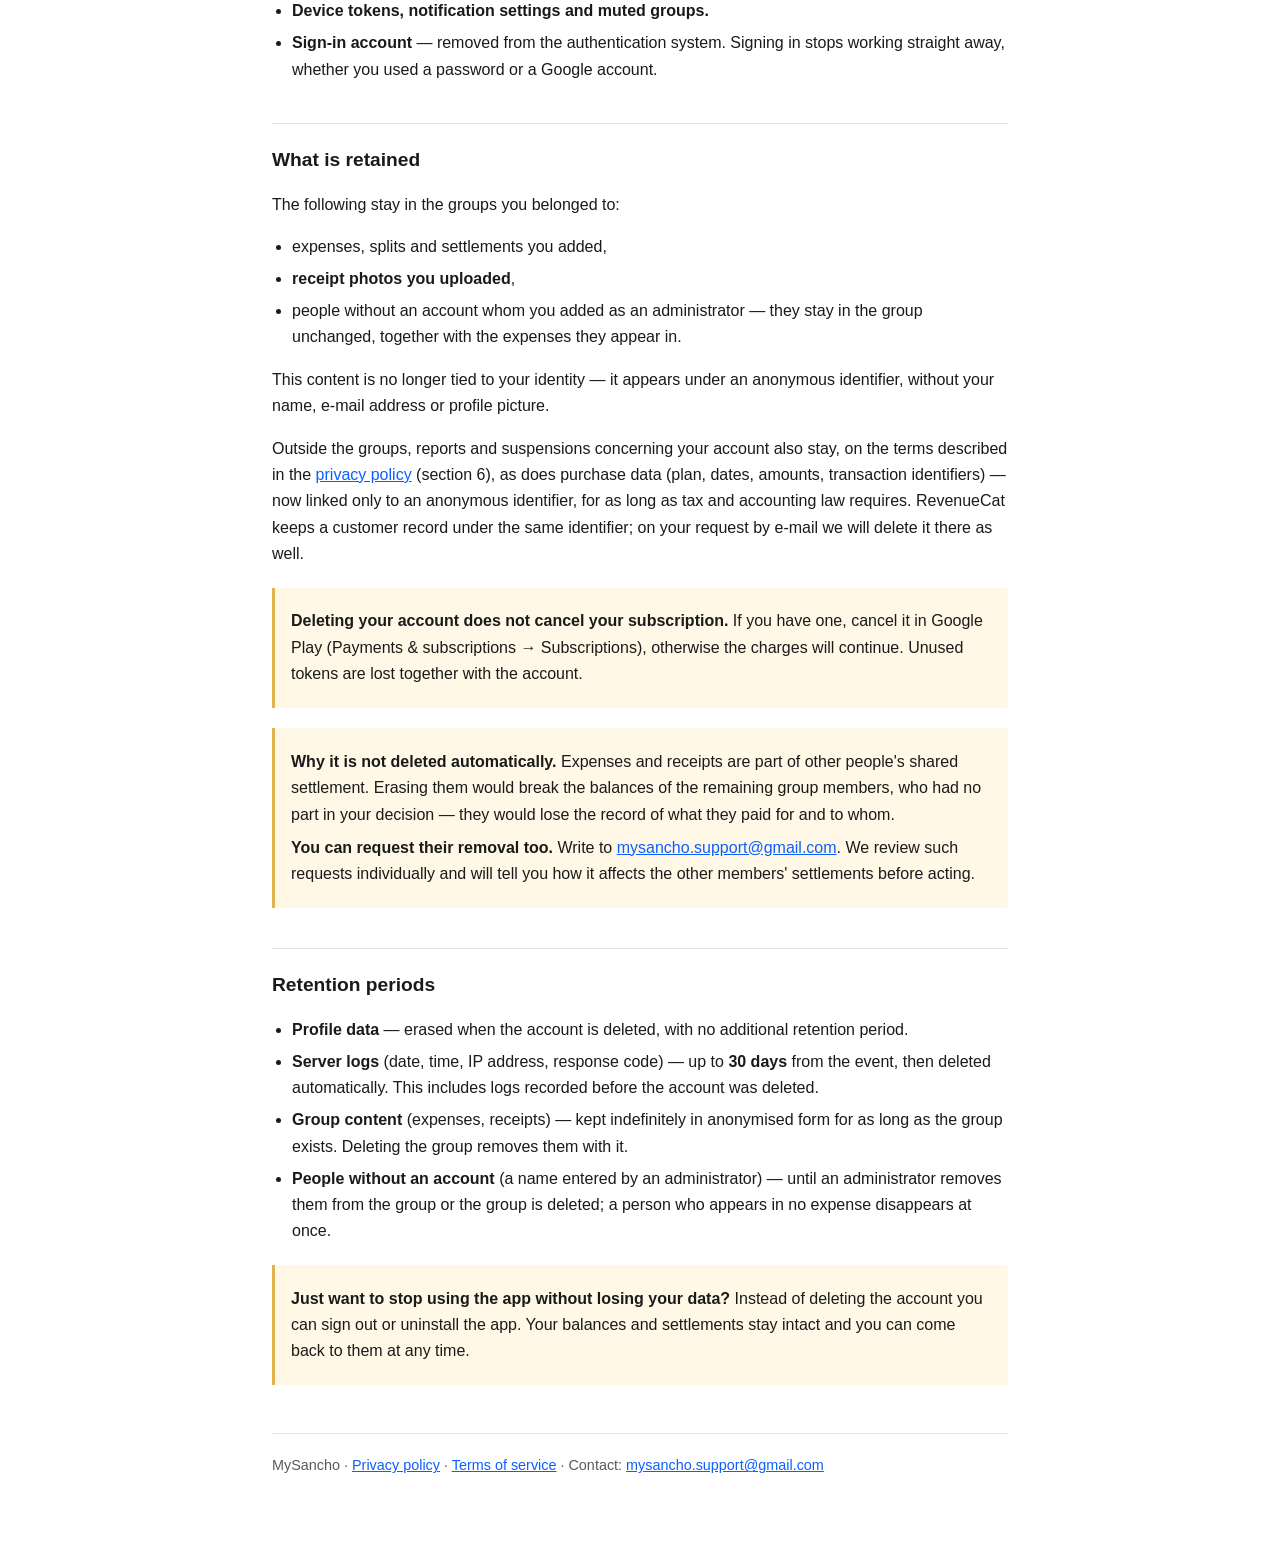
==== commit e712a0a7: "Privacy policy: push notifications - the device token, its consent basis, retention and deletion Co-" ====
--- a/deletion-en.html
+++ b/deletion-en.html
@@ -78,6 +78,7 @@
   its copy stays in the report — for up to 90 days after the report is closed
   (<a href="privacy-en.html">privacy policy</a>, section 6).</li>
   <li><strong>Revolut tag</strong>, if one was set.</li>
+  <li><strong>Device tokens, notification settings and muted groups.</strong></li>
   <li><strong>Sign-in account</strong> — removed from the authentication system. Signing in stops
   working straight away, whether you used a password or a Google account.</li>
 </ul>
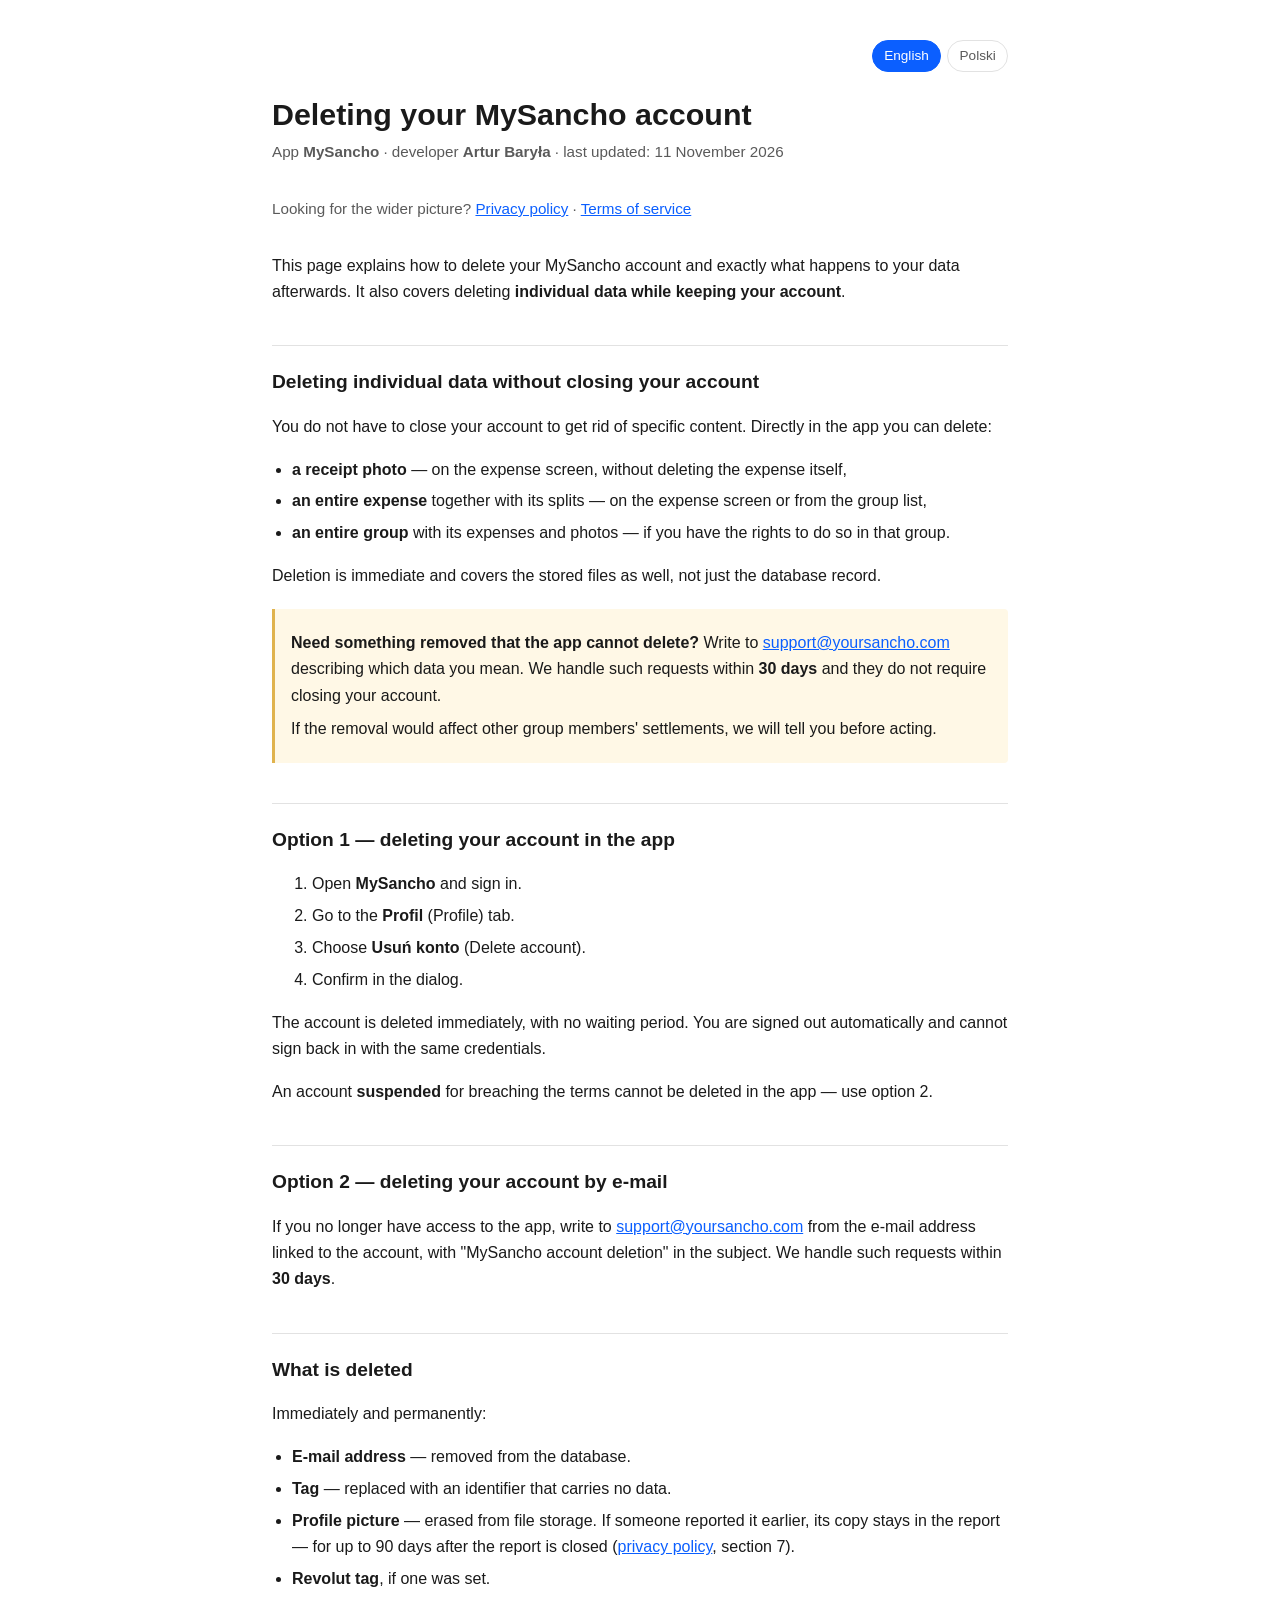
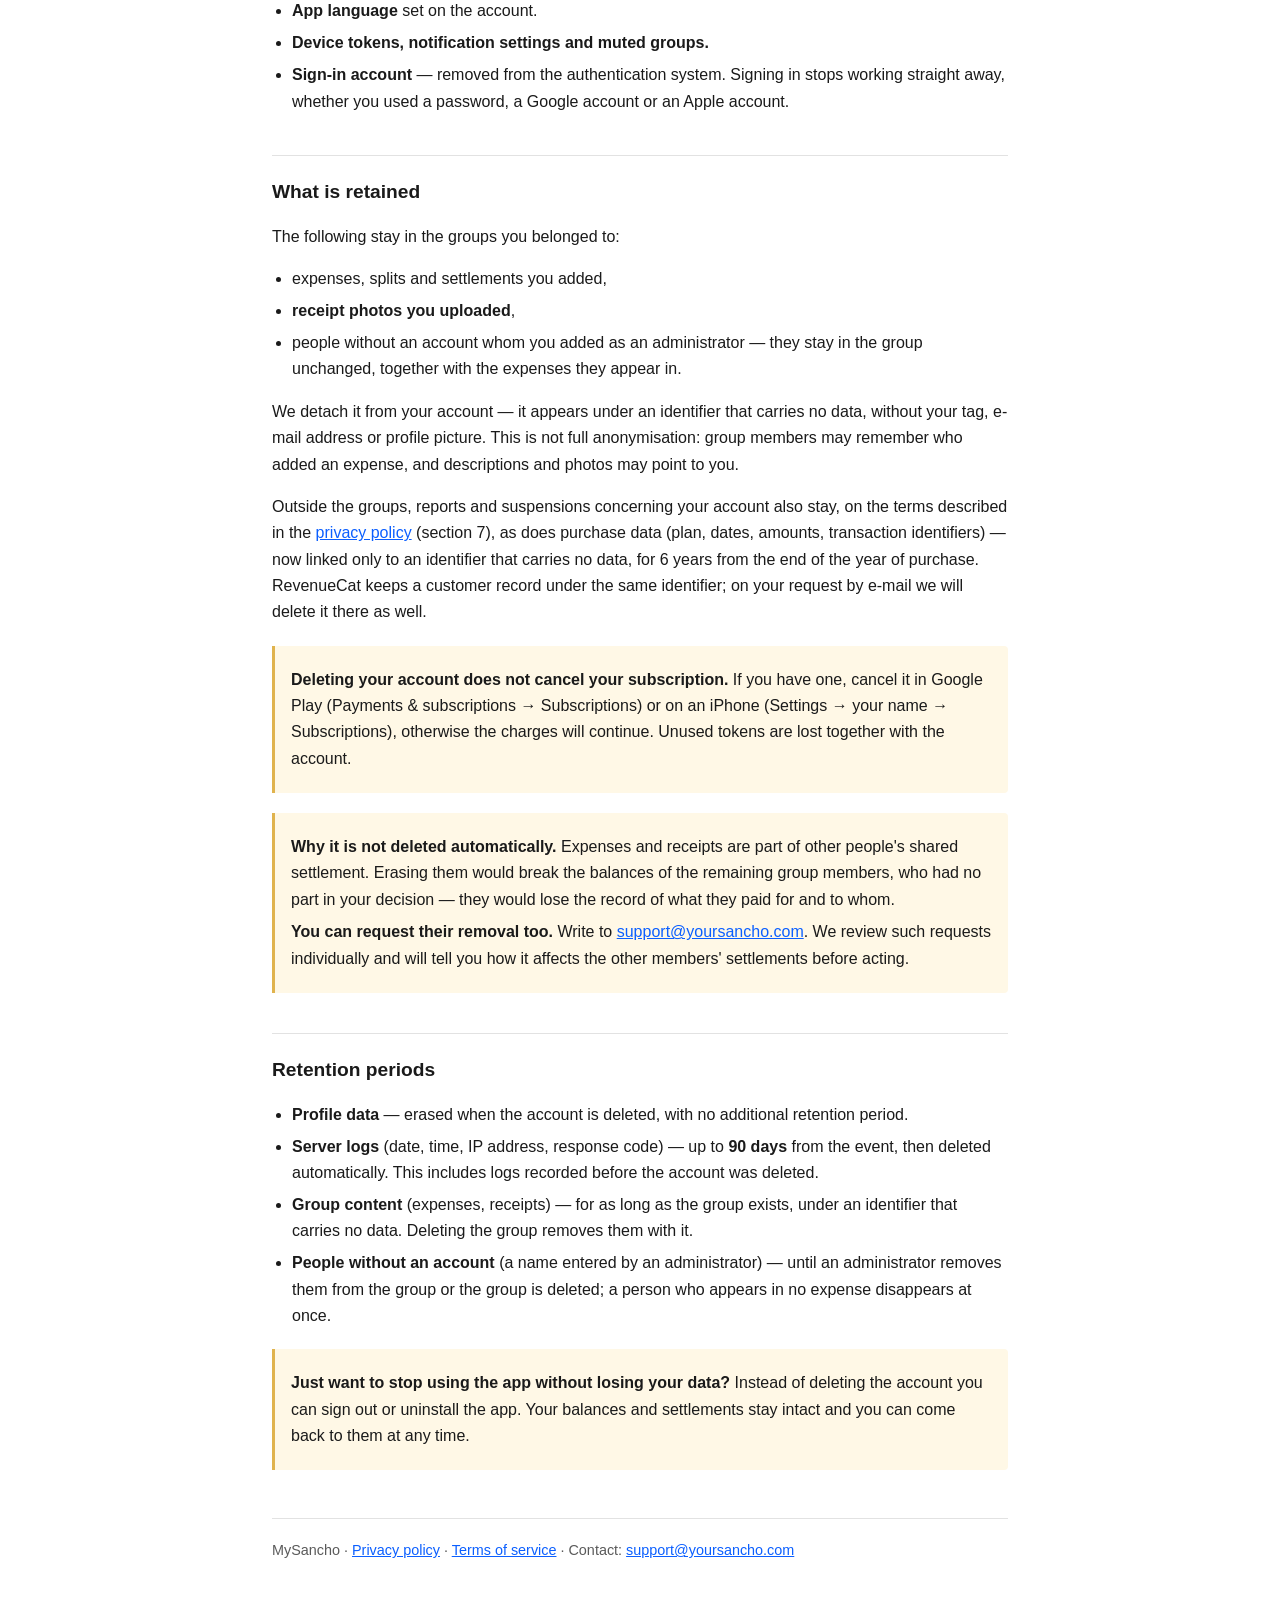
==== commit a435c3a8: "Privacy policy and terms of service, November 2026 New privacy policy and terms of service (Polish a" ====
--- a/deletion-en.html
+++ b/deletion-en.html
@@ -4,20 +4,22 @@
 <meta charset="utf-8">
 <meta name="viewport" content="width=device-width, initial-scale=1">
 <title>Account deletion — MySancho</title>
+<link rel="canonical" href="https://arturbaryla.github.io/mysancho-legal/deletion-en.html">
+<link rel="alternate" hreflang="en" href="https://arturbaryla.github.io/mysancho-legal/deletion-en.html">
 <link rel="alternate" hreflang="pl" href="https://arturbaryla.github.io/mysancho-legal/deletion.html">
-<link rel="alternate" hreflang="en" href="https://arturbaryla.github.io/mysancho-legal/deletion-en.html">
+<link rel="alternate" hreflang="x-default" href="https://arturbaryla.github.io/mysancho-legal/deletion-en.html">
 <link rel="stylesheet" href="style.css">
 </head>
 <body>
 <main>
 
 <nav class="langbar" aria-label="Language selection">
+  <a href="deletion-en.html" aria-current="page">English</a>
   <a href="deletion.html" hreflang="pl">Polski</a>
-  <a href="deletion-en.html" aria-current="page">English</a>
 </nav>
 
 <h1>Deleting your MySancho account</h1>
-<p class="sub">App <strong>MySancho</strong> · developer <strong>Artur Baryła</strong> · last updated: 29 September 2026</p>
+<p class="sub">App <strong>MySancho</strong> · developer <strong>Artur Baryła</strong> · last updated: 11 November 2026</p>
 <p class="docnav">Looking for the wider picture? <a href="privacy-en.html">Privacy policy</a> · <a href="terms-en.html">Terms of service</a></p>
 
 <p>This page explains how to delete your MySancho account and exactly what happens to your data
@@ -40,7 +42,7 @@
 
 <div class="note">
   <p><strong>Need something removed that the app cannot delete?</strong> Write to
-  <a href="mailto:mysancho.support@gmail.com">mysancho.support@gmail.com</a> describing which data you mean. We
+  <a href="mailto:support@yoursancho.com">support@yoursancho.com</a> describing which data you mean. We
   handle such requests within <strong>30 days</strong> and they do not require closing your
   account.</p>
   <p>If the removal would affect other group members' settlements, we will tell you before acting.</p>
@@ -64,7 +66,7 @@
 <h2>Option 2 — deleting your account by e-mail</h2>
 
 <p>If you no longer have access to the app, write to
-<a href="mailto:mysancho.support@gmail.com">mysancho.support@gmail.com</a> from the e-mail address linked to the
+<a href="mailto:support@yoursancho.com">support@yoursancho.com</a> from the e-mail address linked to the
 account, with "MySancho account deletion" in the subject. We handle such requests within
 <strong>30 days</strong>.</p>
 
@@ -73,14 +75,15 @@
 <p>Immediately and permanently:</p>
 <ul>
   <li><strong>E-mail address</strong> — removed from the database.</li>
-  <li><strong>Display name</strong> — replaced with an anonymous identifier.</li>
+  <li><strong>Tag</strong> — replaced with an identifier that carries no data.</li>
   <li><strong>Profile picture</strong> — erased from file storage. If someone reported it earlier,
   its copy stays in the report — for up to 90 days after the report is closed
-  (<a href="privacy-en.html">privacy policy</a>, section 6).</li>
+  (<a href="privacy-en.html">privacy policy</a>, section 7).</li>
   <li><strong>Revolut tag</strong>, if one was set.</li>
+  <li><strong>App language</strong> set on the account.</li>
   <li><strong>Device tokens, notification settings and muted groups.</strong></li>
   <li><strong>Sign-in account</strong> — removed from the authentication system. Signing in stops
-  working straight away, whether you used a password or a Google account.</li>
+  working straight away, whether you used a password, a Google account or an Apple account.</li>
 </ul>
 
 <h2>What is retained</h2>
@@ -93,18 +96,19 @@
   unchanged, together with the expenses they appear in.</li>
 </ul>
 
-<p>This content is no longer tied to your identity — it appears under an anonymous identifier,
-without your name, e-mail address or profile picture.</p>
+<p>We detach it from your account — it appears under an identifier that carries no data, without
+your tag, e-mail address or profile picture. This is not full anonymisation: group members may
+remember who added an expense, and descriptions and photos may point to you.</p>
 
 <p>Outside the groups, reports and suspensions concerning your account also stay, on the terms
-described in the <a href="privacy-en.html">privacy policy</a> (section 6), as does purchase data
-(plan, dates, amounts, transaction identifiers) — now linked only to an anonymous identifier, for
-as long as tax and accounting law requires. RevenueCat keeps a customer record under the same
+described in the <a href="privacy-en.html">privacy policy</a> (section 7), as does purchase data
+(plan, dates, amounts, transaction identifiers) — now linked only to an identifier that carries no data, for
+6 years from the end of the year of purchase. RevenueCat keeps a customer record under the same
 identifier; on your request by e-mail we will delete it there as well.</p>
 
 <div class="note">
   <p><strong>Deleting your account does not cancel your subscription.</strong> If you have one,
-  cancel it in Google Play (Payments &amp; subscriptions → Subscriptions), otherwise the charges will
+  cancel it in Google Play (Payments &amp; subscriptions → Subscriptions) or on an iPhone (Settings → your name → Subscriptions), otherwise the charges will
   continue. Unused tokens are lost together with the account.</p>
 </div>
 
@@ -113,7 +117,7 @@
   people's shared settlement. Erasing them would break the balances of the remaining group members,
   who had no part in your decision — they would lose the record of what they paid for and to whom.</p>
   <p><strong>You can request their removal too.</strong> Write to
-  <a href="mailto:mysancho.support@gmail.com">mysancho.support@gmail.com</a>. We review such requests individually
+  <a href="mailto:support@yoursancho.com">support@yoursancho.com</a>. We review such requests individually
   and will tell you how it affects the other members' settlements before acting.</p>
 </div>
 
@@ -123,10 +127,10 @@
   <li><strong>Profile data</strong> — erased when the account is deleted, with no additional
   retention period.</li>
   <li><strong>Server logs</strong> (date, time, IP address, response code) — up to
-  <strong>30 days</strong> from the event, then deleted automatically. This includes logs recorded
+  <strong>90 days</strong> from the event, then deleted automatically. This includes logs recorded
   before the account was deleted.</li>
-  <li><strong>Group content</strong> (expenses, receipts) — kept indefinitely in
-  anonymised form for as long as the group exists. Deleting the group removes them with it.</li>
+  <li><strong>Group content</strong> (expenses, receipts) — for as long as the group exists, under an
+  identifier that carries no data. Deleting the group removes them with it.</li>
   <li><strong>People without an account</strong> (a name entered by an administrator) — until an
   administrator removes them from the group or the group is deleted; a person who appears in no
   expense disappears at once.</li>
@@ -140,7 +144,7 @@
 
 <footer>
   MySancho · <a href="privacy-en.html">Privacy policy</a> · <a href="terms-en.html">Terms of service</a> ·
-  Contact: <a href="mailto:mysancho.support@gmail.com">mysancho.support@gmail.com</a>
+  Contact: <a href="mailto:support@yoursancho.com">support@yoursancho.com</a>
 </footer>
 
 </main>
--- a/style.css
+++ b/style.css
@@ -54,3 +54,31 @@
 
 /* Odnośnik do drugiego dokumentu w tym samym języku. */
 .docnav { margin: 0 0 2rem; font-size: .95rem; color: var(--muted); }
+
+/* Spis treści na początku dokumentu: numerowane rozdziały z odnośnikami, jak w regulaminach
+   większych aplikacji — przy dwudziestu rozdziałach bez niego nie da się nic znaleźć. */
+.toc {
+  border: 1px solid var(--line); border-radius: 6px;
+  padding: .9rem 1.2rem .6rem; margin: 0 0 2rem; font-size: .95rem;
+}
+.toc-title { margin: 0 0 .4rem; font-weight: 600; }
+.toc ol { margin: 0; padding-left: 1.6rem; columns: 2 16rem; column-gap: 2rem; }
+.toc li { margin: .2rem 0; break-inside: avoid; }
+
+/* Punkty „rozdział.punkt” — numer wysunięty na lewo, żeby dało się go wskazać w reklamacji. */
+.pt { margin: .7rem 0; padding-left: 2.6rem; text-indent: -2.6rem; }
+.pt .no { display: inline-block; min-width: 2.6rem; text-indent: 0; font-weight: 600; color: var(--muted); }
+h2 { scroll-margin-top: 1rem; }
+
+/* Wyliczenia a), b), c) wewnątrz punktów. */
+ol.alpha { list-style: none; counter-reset: alpha; padding-left: 4rem; margin: .4rem 0 .9rem; }
+ol.alpha > li { counter-increment: alpha; position: relative; }
+ol.alpha > li::before { content: counter(alpha, lower-alpha) ")"; position: absolute; left: -1.6rem; color: var(--muted); }
+
+/* Na wąskim ekranie mniejsze wcięcia, żeby tekst punktów nie ściskał się w wąski słupek. */
+@media (max-width: 30rem) {
+  .pt { padding-left: 2.3rem; text-indent: -2.3rem; }
+  .pt .no { min-width: 2.3rem; }
+  ol.alpha { padding-left: 2.8rem; }
+  ol.alpha > li::before { left: -1.4rem; }
+}
